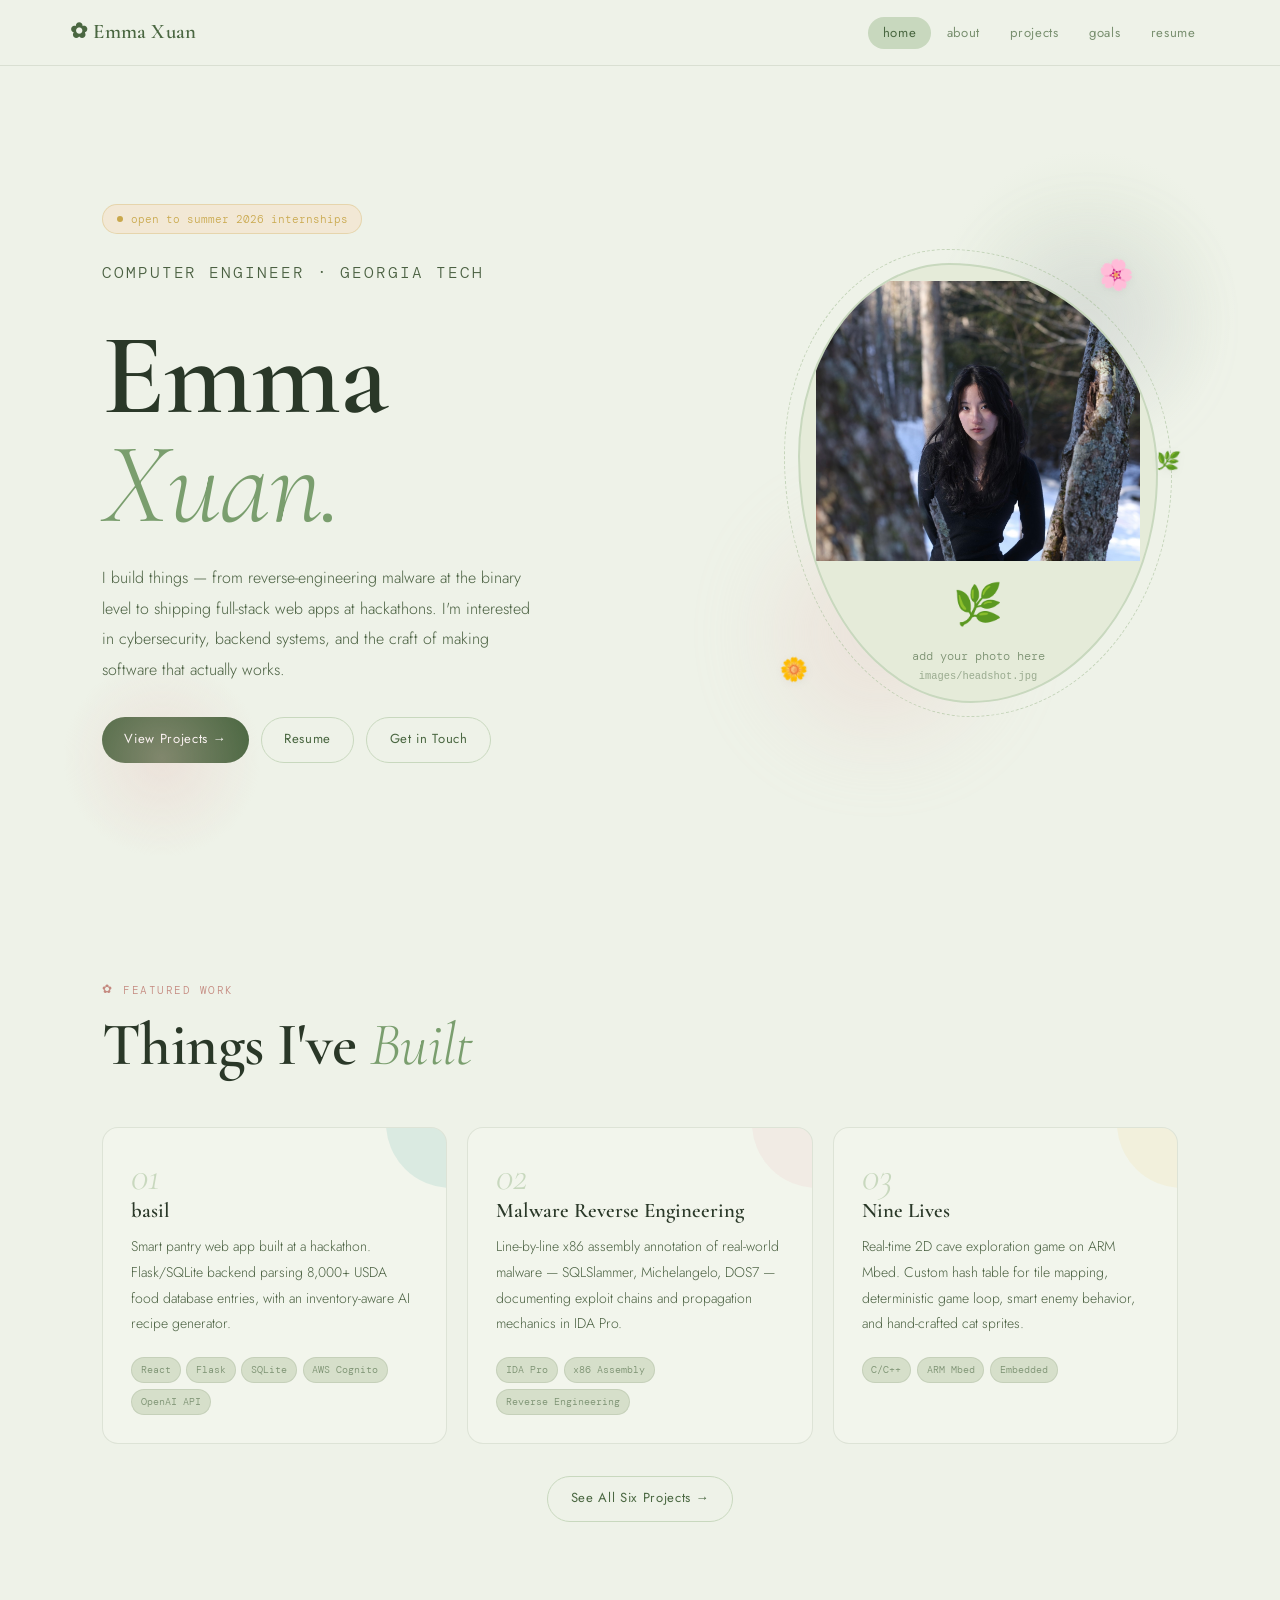
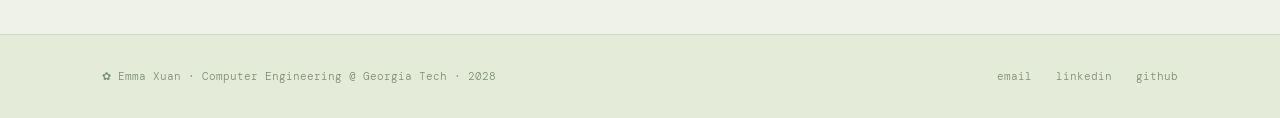
==== index.html @ a1888ab9 "photos" ====
<!DOCTYPE html>
<html lang="en">
<head>
  <meta charset="UTF-8">
  <meta name="viewport" content="width=device-width, initial-scale=1.0">
  <title>Emma Xuan Portfolio</title>
  <link rel="stylesheet" href="css/style.css">
</head>
<body>

<nav>
  <div class="nav-inner">
    <a href="index.html" class="nav-logo">✿ Emma Xuan</a>
    <ul class="nav-links">
      <li><a href="index.html">home</a></li>
      <li><a href="about.html">about</a></li>
      <li><a href="projects.html">projects</a></li>
      <li><a href="goals.html">goals</a></li>
      <li><a href="resume.html">resume</a></li>
    </ul>
  </div>
</nav>

<div class="container">
  <div class="hero">
    <div class="hero-text">
      <div class="status-badge">
        <span class="status-dot"></span>
        open to summer 2026 internships
      </div>
      <p class="hero-tagline">Computer Engineer · Georgia Tech</p>
      <h1>Emma<br><em>Xuan.</em></h1>
      <p>
        I build things — from reverse-engineering malware at the binary level to shipping
        full-stack web apps at hackathons. I'm interested in cybersecurity, backend systems,
        and the craft of making software that actually works.
      </p>
      <div class="hero-cta">
        <a href="projects.html" class="btn btn-primary">View Projects →</a>
        <a href="resume.html" class="btn btn-outline">Resume</a>
        <a href="mailto:exuan7@gatech.edu" class="btn btn-outline">Get in Touch</a>
      </div>
    </div>

    <div class="hero-visual">
      <div class="photo-frame">
        <div class="bg-blob"></div>
        <div class="bg-blob-2"></div>
        <div class="frame-img">
          <img src="images/headshot.jpg" alt="Emma Xuan">
          <span style="font-size:2.5rem">🌿</span>
          <span style="font-size:0.75rem; line-height:1.6">add your photo here<br><code style="font-size:0.65rem; opacity:0.7">images/headshot.jpg</code></span>
        </div>
        <div class="frame-ring"></div>
        <span class="frame-flower ff-1">🌸</span>
        <span class="frame-flower ff-2">🌼</span>
        <span class="frame-flower ff-3">🌿</span>
      </div>
    </div>
  </div>
</div>



<!-- FEATURED PROJECTS -->
<div class="container">
  <section>
    <div class="section-header reveal">
      <p class="label">Featured Work</p>
      <h2>Things I've <em>Built</em></h2>
    </div>

    <div class="projects-preview-grid">
      <div class="project-card reveal" style="--card-bloom: var(--dusty-teal);">
        <div class="project-num">01</div>
        <h3 class="project-title">basil</h3>
        <p class="project-desc">
          Smart pantry web app built at a hackathon. Flask/SQLite backend parsing 8,000+ USDA
          food database entries, with an inventory-aware AI recipe generator.
        </p>
        <div class="tags">
          <span class="tag">React</span>
          <span class="tag">Flask</span>
          <span class="tag">SQLite</span>
          <span class="tag">AWS Cognito</span>
          <span class="tag">OpenAI API</span>
        </div>
      </div>

      <div class="project-card reveal reveal-delay-1" style="--card-bloom: var(--blush);">
        <div class="project-num">02</div>
        <h3 class="project-title">Malware Reverse Engineering</h3>
        <p class="project-desc">
          Line-by-line x86 assembly annotation of real-world malware — SQLSlammer,
          Michelangelo, DOS7 — documenting exploit chains and propagation mechanics in IDA Pro.
        </p>
        <div class="tags">
          <span class="tag">IDA Pro</span>
          <span class="tag">x86 Assembly</span>
          <span class="tag">Reverse Engineering</span>
        </div>
      </div>

      <div class="project-card reveal reveal-delay-2" style="--card-bloom: var(--butter);">
        <div class="project-num">03</div>
        <h3 class="project-title">Nine Lives</h3>
        <p class="project-desc">
          Real-time 2D cave exploration game on ARM Mbed. Custom hash table for tile mapping,
          deterministic game loop, smart enemy behavior, and hand-crafted cat sprites.
        </p>
        <div class="tags">
          <span class="tag">C/C++</span>
          <span class="tag">ARM Mbed</span>
          <span class="tag">Embedded</span>
        </div>
      </div>
    </div>

    <div style="margin-top:2rem; text-align:center;" class="reveal">
      <a href="projects.html" class="btn btn-outline">See All Six Projects →</a>
    </div>
  </section>
</div>

<footer>
  <div class="footer-inner">
    <p class="footer-copy">✿ Emma Xuan · Computer Engineering @ Georgia Tech · 2028</p>
    <div class="footer-links">
      <a href="mailto:exuan7@gatech.edu">email</a>
      <a href="https://linkedin.com/in/YOUR_LINKEDIN" target="_blank">linkedin</a>
      <a href="https://github.com/YOUR_GITHUB" target="_blank">github</a>
    </div>
  </div>
</footer>

<script src="js/main.js"></script>
</body>
</html>
---- css/style.css ----
@import url('https://fonts.googleapis.com/css2?family=Cormorant+Garamond:ital,wght@0,300;0,400;0,600;0,700;1,300;1,400;1,600&family=Jost:wght@300;400;500&family=DM+Mono:ital,wght@0,400;0,500;1,400&display=swap');

/* ============================================
   EMMA XUAN — PORTFOLIO
   Theme: Sage & Bloom
   ============================================ */

:root {
  --bg:           #EEF2E8;
  --bg-soft:      #E5EBD9;
  --bg-card:      #F2F5EC;
  --bg-white:     #FAFBF7;
  --bg-deep:      #D6DFCA;

  --sage-dark:    #4A6741;
  --sage-mid:     #7A9E6E;
  --sage-light:   #A8C09A;
  --sage-mist:    #C8D8BE;

  --blush:        #E8C4C0;
  --blush-deep:   #C4897F;
  --lavender:     #C4BBDB;
  --lavender-mid: #9B8FC2;
  --cream:        #F2E8D5;
  --butter:       #EDD99A;
  --butter-deep:  #C9A84C;
  --dusty-teal:   #7BBFB5;

  --text:         #2A3828;
  --text-mid:     #4A6041;
  --text-muted:   #7A9070;
  --border:       rgba(90, 115, 80, 0.14);

  --font-display: 'Cormorant Garamond', Georgia, serif;
  --font-body:    'Jost', sans-serif;
  --font-mono:    'DM Mono', monospace;

  --nav-h: 66px;
  --max-w: 1140px;
  --r: 16px;
}

*, *::before, *::after { margin: 0; padding: 0; box-sizing: border-box; }
html { scroll-behavior: smooth; }

body {
  background: var(--bg);
  color: var(--text);
  font-family: var(--font-body);
  font-weight: 300;
  font-size: 16px;
  line-height: 1.75;
  -webkit-font-smoothing: antialiased;
}

/* ─── NAV ─────────────────────────────────── */
nav {
  position: sticky; top: 0; z-index: 200;
  background: rgba(238, 242, 232, 0.9);
  backdrop-filter: blur(16px);
  -webkit-backdrop-filter: blur(16px);
  border-bottom: 1px solid var(--border);
  height: var(--nav-h);
  display: flex; align-items: center;
  padding: 0 2rem;
}
.nav-inner {
  max-width: var(--max-w); width: 100%; margin: 0 auto;
  display: flex; align-items: center; justify-content: space-between;
}
.nav-logo {
  font-family: var(--font-display); font-weight: 600; font-size: 1.3rem;
  color: var(--sage-dark); text-decoration: none; letter-spacing: 0.01em;
  display: flex; align-items: center; gap: 0.4rem;
}
.nav-links { display: flex; gap: 0.1rem; list-style: none; }
.nav-links a {
  font-family: var(--font-body); font-weight: 400; font-size: 0.82rem;
  color: var(--text-muted); text-decoration: none; letter-spacing: 0.05em;
  padding: 0.4rem 0.9rem; border-radius: 100px; transition: all 0.2s;
}
.nav-links a:hover { color: var(--sage-dark); background: var(--bg-soft); }
.nav-links a.active { color: var(--sage-dark); background: var(--sage-mist); }

/* ─── LAYOUT ──────────────────────────────── */
.container { max-width: var(--max-w); margin: 0 auto; padding: 0 2rem; position: relative; z-index: 1; }
section { padding: 5rem 0; }

/* ─── LABELS ──────────────────────────────── */
.label {
  font-family: var(--font-mono); font-size: 0.68rem;
  color: var(--blush-deep); text-transform: uppercase; letter-spacing: 0.14em;
  margin-bottom: 0.75rem; display: flex; align-items: center; gap: 0.6rem;
}
.label::before { content: '✿'; font-size: 0.72rem; }

/* ─── SECTION HEADER ─────────────────────── */
.section-header { margin-bottom: 3rem; }
.section-header h2 {
  font-family: var(--font-display); font-weight: 600;
  font-size: clamp(2.5rem, 5vw, 3.8rem);
  letter-spacing: -0.01em; line-height: 1.1; color: var(--text);
}
.section-header h2 em { font-style: italic; color: var(--sage-mid); font-weight: 300; }

/* ─── BUTTONS ─────────────────────────────── */
.btn {
  display: inline-flex; align-items: center; gap: 0.45rem;
  padding: 0.65rem 1.4rem; border-radius: 100px;
  font-family: var(--font-body); font-weight: 400; font-size: 0.82rem;
  letter-spacing: 0.05em; text-decoration: none;
  transition: all 0.2s; cursor: pointer; border: none;
}
.btn-primary { background: var(--sage-dark); color: #fff; }
.btn-primary:hover { background: var(--sage-mid); transform: translateY(-2px); box-shadow: 0 8px 24px rgba(74,103,65,0.25); }
.btn-outline { background: transparent; color: var(--sage-dark); border: 1.5px solid var(--sage-mist); }
.btn-outline:hover { border-color: var(--sage-mid); background: var(--bg-soft); }
.btn-blush { background: var(--blush); color: var(--text); border: 1px solid rgba(196,137,127,0.3); }
.btn-blush:hover { background: var(--blush-deep); color: #fff; transform: translateY(-2px); }

/* ─── STATUS BADGE ────────────────────────── */
.status-badge {
  display: inline-flex; align-items: center; gap: 0.5rem;
  background: var(--cream); color: var(--butter-deep);
  border: 1px solid rgba(201,168,76,0.3);
  padding: 0.28rem 0.85rem; border-radius: 100px;
  font-family: var(--font-mono); font-size: 0.68rem;
  margin-bottom: 1.5rem;
}
.status-dot {
  width: 6px; height: 6px; border-radius: 50%; background: var(--butter-deep);
  animation: blink 2.5s ease-in-out infinite;
}
@keyframes blink { 0%,100%{opacity:1} 50%{opacity:0.3} }

/* ─── HERO ────────────────────────────────── */
.hero {
  min-height: calc(100vh - var(--nav-h));
  display: grid; grid-template-columns: 1fr 400px;
  gap: 4rem; align-items: center; padding: 4rem 0;
  position: relative;
}
/* Floating botanical decorations behind hero */
.hero::before {
  content: '';
  position: absolute; top: 10%; right: -60px; width: 300px; height: 300px;
  border-radius: 50%;
  background: radial-gradient(circle, rgba(200,216,190,0.4) 0%, transparent 70%);
  pointer-events: none;
}
.hero::after {
  content: '';
  position: absolute; bottom: 5%; left: -40px; width: 200px; height: 200px;
  border-radius: 50%;
  background: radial-gradient(circle, rgba(232,196,192,0.35) 0%, transparent 70%);
  pointer-events: none;
}
.hero-text h1 {
  font-family: var(--font-display); font-weight: 600;
  font-size: clamp(4rem, 9vw, 7.5rem);
  line-height: 0.95; letter-spacing: -0.01em; color: var(--text);
  margin-bottom: 1.5rem; animation: fadeUp 0.7s 0.1s both;
}
.hero-text h1 em { font-style: italic; color: var(--sage-mid); font-weight: 300; }
.hero-tagline {
  font-family: var(--font-mono); font-size: 0.72rem;
  color: var(--text-muted); letter-spacing: 0.12em; text-transform: uppercase;
  margin-bottom: 1rem; animation: fadeUp 0.7s 0.2s both;
}
.hero-text p {
  font-size: 1rem; color: var(--text-mid); max-width: 440px;
  margin-bottom: 2rem; line-height: 1.9; font-weight: 300;
  animation: fadeUp 0.7s 0.3s both;
}
.hero-cta { display: flex; gap: 0.75rem; flex-wrap: wrap; animation: fadeUp 0.7s 0.4s both; }
.hero-visual { display: flex; justify-content: center; align-items: center; animation: fadeUp 0.7s 0.15s both; }

/* Organic photo frame */
.photo-frame { position: relative; width: 360px; height: 440px; }
.frame-img {
  width: 100%; height: 100%;
  border-radius: 42% 58% 52% 48% / 44% 48% 52% 56%;
  overflow: hidden; position: relative; z-index: 2;
  background: var(--bg-soft); border: 2px solid var(--sage-mist);
  display: flex; flex-direction: column; align-items: center; justify-content: center;
  gap: 0.5rem; color: var(--text-muted); font-family: var(--font-mono); font-size: 0.75rem;
  text-align: center; padding: 1rem;
}
.frame-img img { width: 100%; height: 100%; object-fit: cover; display: block; }
.frame-ring {
  position: absolute; inset: -14px;
  border-radius: 42% 58% 52% 48% / 44% 48% 52% 56%;
  border: 1.5px dashed var(--sage-light); z-index: 1; opacity: 0.6;
}
.frame-flower { position: absolute; font-size: 1.8rem; z-index: 3; filter: drop-shadow(0 2px 4px rgba(0,0,0,0.05)); }
.ff-1 { top: -14px; right: 24px; transform: rotate(15deg); }
.ff-2 { bottom: 14px; left: -18px; transform: rotate(-20deg); font-size: 1.4rem; }
.ff-3 { top: 45%; right: -22px; transform: translateY(-50%) rotate(8deg); font-size: 1.2rem; }
.bg-blob {
  position: absolute; border-radius: 50%; z-index: 0;
  width: 200px; height: 200px; bottom: -30px; left: -20px;
  background: var(--blush); opacity: 0.3; filter: blur(45px);
}
.bg-blob-2 {
  position: absolute; border-radius: 50%; z-index: 0;
  width: 160px; height: 160px; top: -20px; right: -10px;
  background: var(--lavender); opacity: 0.22; filter: blur(40px);
}

/* ─── STATS ───────────────────────────────── */
.stats-strip { border-top: 1px solid var(--border); border-bottom: 1px solid var(--border); background: var(--bg-card); }
.stats-grid { display: grid; grid-template-columns: repeat(4,1fr); }
.stat-cell { padding: 2rem; text-align: center; border-right: 1px solid var(--border); }
.stat-cell:last-child { border-right: none; }
.stat-n {
  font-family: var(--font-display); font-weight: 600;
  font-size: 3rem; line-height: 1; letter-spacing: -0.02em;
  color: var(--sage-dark); margin-bottom: 0.35rem;
}
.stat-n em { font-style: italic; color: var(--blush-deep); font-weight: 300; }
.stat-l { font-family: var(--font-mono); font-size: 0.66rem; color: var(--text-muted); text-transform: uppercase; letter-spacing: 0.1em; }

/* ─── PROJECT CARDS ───────────────────────── */
.projects-preview-grid { display: grid; grid-template-columns: repeat(3,1fr); gap: 1.25rem; }

.project-card {
  background: var(--bg-card); border: 1px solid var(--border);
  border-radius: var(--r); padding: 1.75rem;
  transition: all 0.3s; position: relative; overflow: hidden;
}
.project-card::before {
  content: '';
  position: absolute; top: -70px; right: -70px;
  width: 130px; height: 130px; border-radius: 50%;
  background: var(--card-bloom, var(--sage-mist));
  opacity: 0.2; transition: all 0.4s;
}
.project-card:hover { transform: translateY(-5px); box-shadow: 0 16px 48px rgba(74,103,65,0.1); border-color: var(--sage-mist); }
.project-card:hover::before { transform: scale(1.6); opacity: 0.3; }
.project-num { font-family: var(--font-display); font-weight: 300; font-style: italic; font-size: 2.5rem; color: var(--sage-mist); line-height: 1; margin-bottom: 0.2rem; }
.project-title { font-family: var(--font-display); font-weight: 600; font-size: 1.3rem; color: var(--text); margin-bottom: 0.6rem; line-height: 1.2; }
.project-desc { font-size: 0.875rem; color: var(--text-mid); line-height: 1.85; margin-bottom: 1.25rem; font-weight: 300; }
.tags { display: flex; flex-wrap: wrap; gap: 0.35rem; }
.tag { font-family: var(--font-mono); font-size: 0.65rem; padding: 0.18rem 0.55rem; border-radius: 100px; background: var(--bg-deep); color: var(--text-muted); border: 1px solid var(--border); }

/* ─── FULL PROJECT CARDS ──────────────────── */
.projects-full-grid { display: grid; grid-template-columns: repeat(2,1fr); gap: 1.5rem; }
.project-full-card {
  background: var(--bg-card); border: 1px solid var(--border);
  border-radius: var(--r); overflow: hidden; transition: all 0.3s;
}
.project-full-card:hover { transform: translateY(-4px); box-shadow: 0 16px 40px rgba(74,103,65,0.1); border-color: var(--sage-mist); }
.pfc-bloom-bar { height: 3px; background: var(--card-color, var(--sage-mist)); }
.pfc-header { padding: 1.75rem 1.75rem 1rem; display: flex; align-items: flex-start; justify-content: space-between; gap: 1rem; }
.pfc-number { font-family: var(--font-display); font-weight: 300; font-style: italic; font-size: 2.2rem; color: var(--sage-mist); line-height: 1; }
.pfc-title { font-family: var(--font-display); font-weight: 600; font-size: 1.25rem; color: var(--text); line-height: 1.2; }
.pfc-subtitle { font-size: 0.8rem; color: var(--text-muted); font-style: italic; margin-top: 0.1rem; }
.pfc-date { font-family: var(--font-mono); font-size: 0.68rem; color: var(--text-muted); white-space: nowrap; }
.pfc-body { padding: 0.5rem 1.75rem 1.75rem; }
.pfc-desc { font-size: 0.88rem; color: var(--text-mid); line-height: 1.9; margin-bottom: 1rem; font-weight: 300; }
.pfc-bullets { list-style: none; margin-bottom: 1rem; }
.pfc-bullets li { font-size: 0.83rem; color: var(--text-mid); padding-left: 1.2rem; position: relative; line-height: 1.75; margin-bottom: 0.35rem; font-weight: 300; }
.pfc-bullets li::before { content: '✿'; position: absolute; left: 0; color: var(--card-color, var(--sage-light)); font-size: 0.58rem; top: 0.38rem; }

/* ─── ABOUT PAGE ──────────────────────────── */
.about-layout { display: grid; grid-template-columns: 300px 1fr; gap: 5rem; padding: 5rem 0; align-items: start; }
.about-sticky { position: sticky; top: calc(var(--nav-h) + 2rem); }
.about-photo-frame {
  width: 100%; aspect-ratio: 3/4;
  border-radius: 50% 50% 46% 54% / 40% 40% 60% 60%;
  overflow: hidden; background: var(--bg-soft);
  border: 2px solid var(--sage-mist); margin-bottom: 1.5rem;
  display: flex; flex-direction: column; align-items: center; justify-content: center;
  gap: 0.5rem; color: var(--text-muted); font-family: var(--font-mono); font-size: 0.72rem; text-align: center; padding: 1rem;
}
.about-photo-frame img { width: 100%; height: 100%; object-fit: cover; display: block; }
.about-quick-info { list-style: none; display: flex; flex-direction: column; gap: 0.8rem; }
.about-quick-info li { display: flex; align-items: flex-start; gap: 0.7rem; font-size: 0.85rem; color: var(--text-mid); font-weight: 300; }
.qi-icon { font-size: 0.9rem; flex-shrink: 0; margin-top: 0.15rem; }

.about-headline { font-family: var(--font-display); font-weight: 300; font-size: clamp(3rem, 5vw, 5rem); letter-spacing: -0.01em; line-height: 1.05; color: var(--text); margin-bottom: 2.5rem; }
.about-headline em { font-style: italic; color: var(--sage-mid); }
.about-headline strong { font-weight: 600; }
.about-block { margin-bottom: 2.5rem; }
.about-block-label { font-family: var(--font-mono); font-size: 0.68rem; text-transform: uppercase; letter-spacing: 0.12em; color: var(--blush-deep); margin-bottom: 0.6rem; display: flex; align-items: center; gap: 0.5rem; }
.about-block-label::before { content: '✾'; font-size: 0.7rem; }
.about-block p { font-size: 0.95rem; color: var(--text-mid); line-height: 1.95; font-weight: 300; }
.about-block p+p { margin-top: 0.85rem; }

.skills-cloud { display: flex; flex-wrap: wrap; gap: 0.5rem; margin-top: 0.75rem; }
.chip { font-family: var(--font-mono); font-size: 0.72rem; padding: 0.28rem 0.75rem; border-radius: 100px; border: 1px solid var(--border); background: var(--bg-card); color: var(--text-mid); transition: all 0.2s; cursor: default; }
.chip:hover { background: var(--sage-dark); color: #fff; border-color: var(--sage-dark); }
.chip.c-sage  { background: rgba(168,192,154,0.2); border-color: rgba(168,192,154,0.5); color: var(--sage-dark); }
.chip.c-blush { background: rgba(232,196,192,0.2); border-color: rgba(196,137,127,0.3); color: var(--blush-deep); }
.chip.c-lav   { background: rgba(196,187,219,0.2); border-color: rgba(155,143,194,0.3); color: var(--lavender-mid); }
.chip.c-butter{ background: rgba(237,217,154,0.18); border-color: rgba(201,168,76,0.3); color: var(--butter-deep); }

/* ─── GOALS / TIMELINE ────────────────────── */
.goals-layout { display: grid; grid-template-columns: 1fr 380px; gap: 5rem; padding: 5rem 0; align-items: start; }
.goals-sidebar { position: sticky; top: calc(var(--nav-h) + 2rem); }
.timeline { position: relative; padding-left: 2.5rem; margin-top: 2rem; }
.timeline::before { content: ''; position: absolute; left: 5px; top: 14px; bottom: 0; width: 1.5px; background: linear-gradient(to bottom, var(--blush-deep), var(--sage-mid), var(--lavender-mid), var(--butter-deep)); }
.tl-item { position: relative; margin-bottom: 3rem; }
.tl-dot { position: absolute; left: -2.35rem; top: 8px; width: 13px; height: 13px; border-radius: 50%; background: var(--dot-color, var(--blush)); border: 2px solid var(--bg); box-shadow: 0 0 0 3px var(--dot-glow, rgba(232,196,192,0.4)); }
.tl-date { font-family: var(--font-mono); font-size: 0.68rem; color: var(--text-muted); text-transform: uppercase; letter-spacing: 0.08em; margin-bottom: 0.3rem; }
.tl-title { font-family: var(--font-display); font-weight: 600; font-size: 1.3rem; color: var(--text); margin-bottom: 0.5rem; line-height: 1.2; }
.tl-body { font-size: 0.875rem; color: var(--text-mid); line-height: 1.85; font-weight: 300; }
.tl-body ul { margin: 0.5rem 0 0 1.2rem; }
.tl-body li { margin-bottom: 0.3rem; }
.goals-sidebar-card { background: var(--bg-card); border: 1px solid var(--border); border-radius: var(--r); padding: 1.5rem; margin-bottom: 1rem; }
.gsc-title { font-family: var(--font-display); font-weight: 600; font-size: 1rem; color: var(--text); margin-bottom: 0.9rem; }
.gsc-list { list-style: none; display: flex; flex-direction: column; gap: 0.5rem; }
.gsc-list li { font-size: 0.83rem; color: var(--text-mid); display: flex; align-items: flex-start; gap: 0.6rem; line-height: 1.6; font-weight: 300; }
.gsc-list li::before { content: '✿'; color: var(--sage-light); font-size: 0.6rem; flex-shrink: 0; margin-top: 0.35rem; }

/* ─── RESUME PAGE ─────────────────────────── */
.resume-layout { padding: 4rem 0; }
.resume-top { display: flex; justify-content: space-between; align-items: center; margin-bottom: 2.5rem; flex-wrap: wrap; gap: 1rem; }
.resume-tabs-row { display: flex; gap: 0.3rem; background: var(--bg-soft); padding: 4px; border-radius: 100px; border: 1px solid var(--border); }
.rtab { font-family: var(--font-body); font-size: 0.8rem; font-weight: 400; padding: 0.42rem 1.1rem; border-radius: 100px; cursor: pointer; border: none; background: transparent; color: var(--text-muted); transition: all 0.2s; letter-spacing: 0.04em; }
.rtab.active { background: var(--sage-dark); color: #fff; }
.resume-pane { display: none; }
.resume-pane.active { display: block; }
.r-section { margin-bottom: 2.5rem; }
.r-section-title { font-family: var(--font-mono); font-size: 0.65rem; text-transform: uppercase; letter-spacing: 0.14em; color: var(--text-muted); border-bottom: 1px solid var(--border); padding-bottom: 0.5rem; margin-bottom: 1.1rem; display: flex; align-items: center; gap: 0.5rem; }
.r-section-title::before { content: '✿'; color: var(--sage-light); font-size: 0.65rem; }
.r-entry { margin-bottom: 1.4rem; }
.r-entry-top { display: flex; justify-content: space-between; align-items: baseline; gap: 1rem; margin-bottom: 0.15rem; }
.r-entry-title { font-family: var(--font-display); font-weight: 600; font-size: 1rem; color: var(--text); }
.r-entry-date { font-family: var(--font-mono); font-size: 0.68rem; color: var(--text-muted); white-space: nowrap; }
.r-entry-sub { font-size: 0.82rem; color: var(--text-muted); font-style: italic; margin-bottom: 0.5rem; }
.r-bullets { list-style: none; }
.r-bullets li { font-size: 0.86rem; color: var(--text-mid); padding-left: 1.2rem; position: relative; margin-bottom: 0.3rem; line-height: 1.7; font-weight: 300; }
.r-bullets li::before { content: '✿'; position: absolute; left: 0; color: var(--sage-light); font-size: 0.58rem; top: 0.38rem; }
.r-skills-line { font-size: 0.86rem; color: var(--text-mid); line-height: 1.7; margin-bottom: 0.35rem; font-weight: 300; }
.r-skills-line strong { color: var(--text); font-weight: 500; }
.r-download-bar { display: flex; gap: 0.75rem; flex-wrap: wrap; margin-bottom: 2rem; padding: 1.2rem 1.5rem; background: var(--cream); border-radius: var(--r); align-items: center; border: 1px solid rgba(201,168,76,0.2); }
.r-download-bar p { font-size: 0.85rem; color: var(--text-mid); flex: 1; font-weight: 300; }

/* ─── PAGE HERO ───────────────────────────── */
.page-hero { padding: 4rem 0 3rem; border-bottom: 1px solid var(--border); margin-bottom: 0; }
.page-title { font-family: var(--font-display); font-weight: 300; font-size: clamp(3.5rem, 8vw, 6.5rem); letter-spacing: -0.01em; line-height: 0.95; color: var(--text); }
.page-title em { font-style: italic; color: var(--sage-mid); }

/* ─── FOOTER ──────────────────────────────── */
footer { border-top: 1px solid var(--border); padding: 2rem 0; margin-top: 2rem; background: var(--bg-soft); }
.footer-inner { max-width: var(--max-w); margin: 0 auto; padding: 0 2rem; display: flex; justify-content: space-between; align-items: center; flex-wrap: wrap; gap: 1rem; }
.footer-copy { font-family: var(--font-mono); font-size: 0.7rem; color: var(--text-muted); }
.footer-links { display: flex; gap: 1.5rem; }
.footer-links a { font-family: var(--font-mono); font-size: 0.7rem; color: var(--text-muted); text-decoration: none; transition: color 0.2s; }
.footer-links a:hover { color: var(--sage-dark); }

/* ─── ANIMATIONS ──────────────────────────── */
@keyframes fadeUp { from { opacity: 0; transform: translateY(20px); } to { opacity: 1; transform: none; } }
.reveal { opacity: 0; transform: translateY(20px); transition: opacity 0.65s ease, transform 0.65s ease; }
.reveal.visible { opacity: 1; transform: none; }
.reveal-delay-1 { transition-delay: 0.1s; }
.reveal-delay-2 { transition-delay: 0.2s; }
.reveal-delay-3 { transition-delay: 0.3s; }

/* ─── RESPONSIVE ──────────────────────────── */
@media (max-width: 900px) {
  .hero { grid-template-columns: 1fr; text-align: center; min-height: auto; padding: 3rem 0; }
  .hero-cta { justify-content: center; }
  .hero-visual { order: -1; }
  .photo-frame { width: 240px; height: 300px; }
  .stats-grid { grid-template-columns: repeat(2,1fr); }
  .stat-cell { border-right: none; border-bottom: 1px solid var(--border); }
  .stat-cell:nth-child(odd) { border-right: 1px solid var(--border); }
  .stat-cell:nth-child(3), .stat-cell:nth-child(4) { border-bottom: none; }
  .about-layout { grid-template-columns: 1fr; gap: 2.5rem; }
  .about-sticky { position: static; }
  .about-photo-frame { max-width: 240px; margin: 0 auto 1.5rem; }
  .goals-layout { grid-template-columns: 1fr; }
  .goals-sidebar { position: static; }
  .projects-preview-grid { grid-template-columns: 1fr; }
  .projects-full-grid { grid-template-columns: 1fr; }
}
@media (max-width: 600px) {
  nav { padding: 0 1rem; }
  .container { padding: 0 1rem; }
  .stats-grid { grid-template-columns: 1fr 1fr; }
}
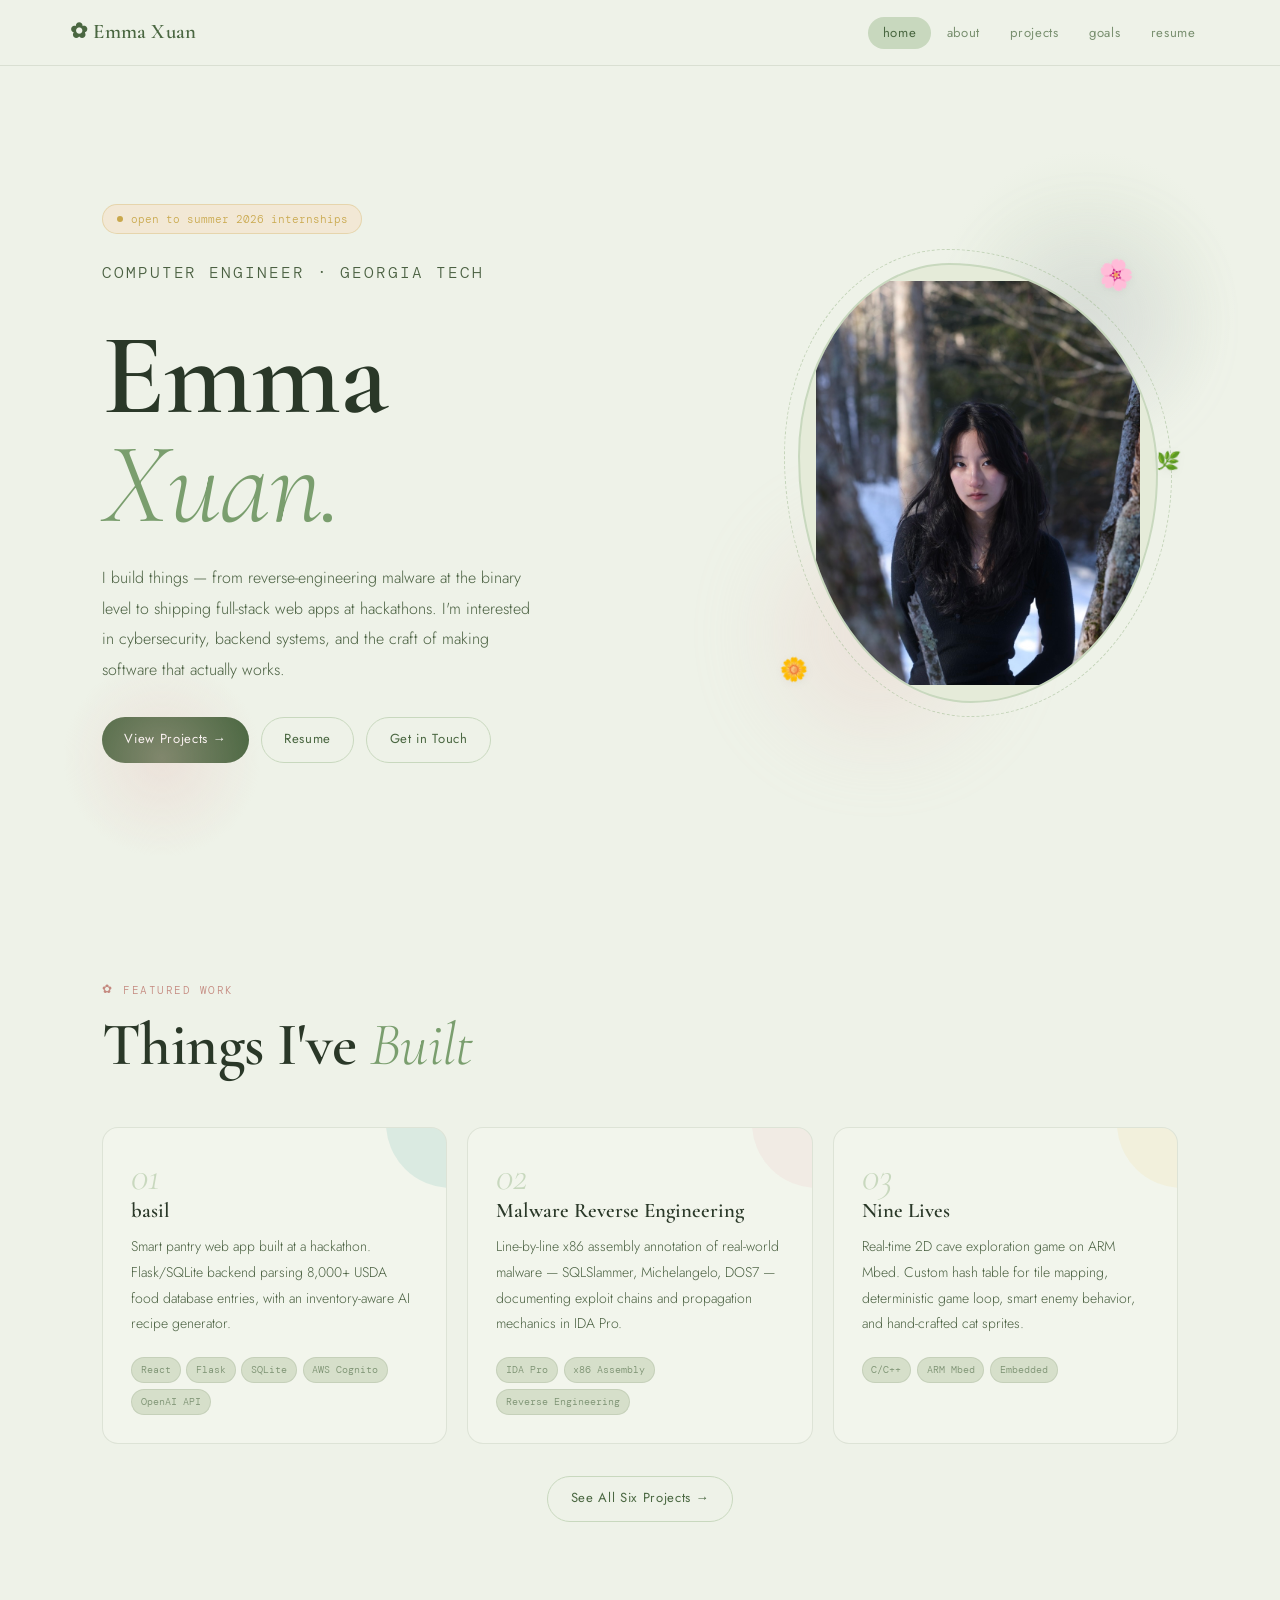
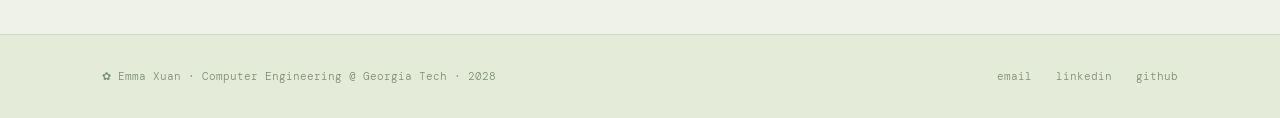
==== commit 98b18421: "small picture fix" ====
--- a/index.html
+++ b/index.html
@@ -48,8 +48,8 @@
         <div class="bg-blob-2"></div>
         <div class="frame-img">
           <img src="images/headshot.jpg" alt="Emma Xuan">
-          <span style="font-size:2.5rem">🌿</span>
-          <span style="font-size:0.75rem; line-height:1.6">add your photo here<br><code style="font-size:0.65rem; opacity:0.7">images/headshot.jpg</code></span>
+          <!--<span style="font-size:2.5rem">🌿</span>
+          <span style="font-size:0.75rem; line-height:1.6">add your photo here<br><code style="font-size:0.65rem; opacity:0.7">images/headshot.jpg</code></span>-->
         </div>
         <div class="frame-ring"></div>
         <span class="frame-flower ff-1">🌸</span>
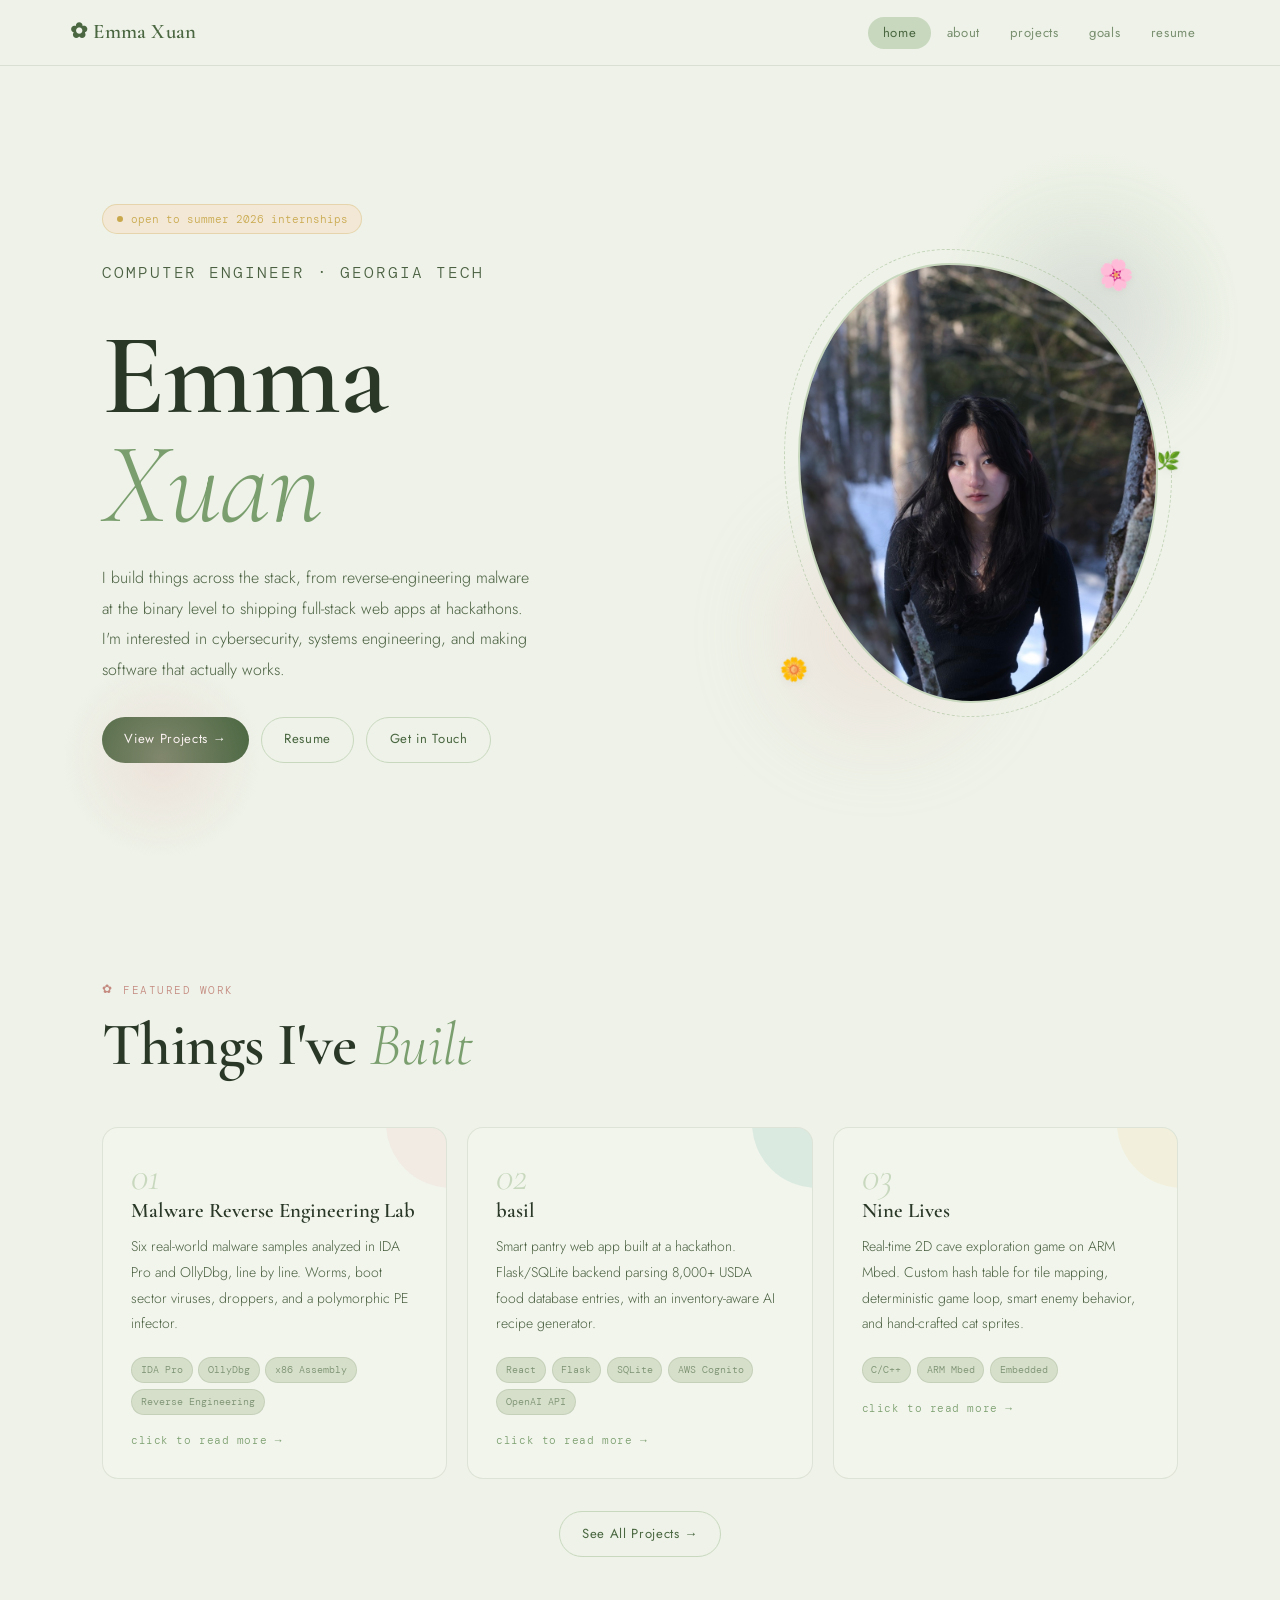
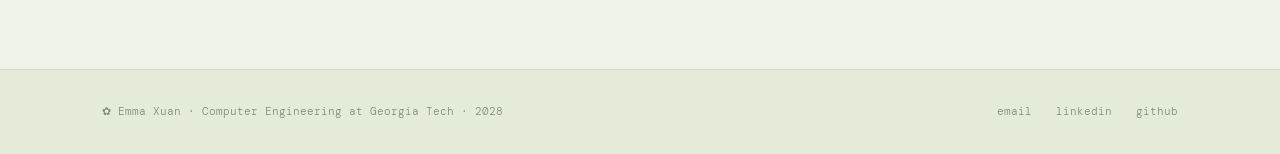
==== commit 60cf0745: "updated with discovery project" ====
--- a/index.html
+++ b/index.html
@@ -4,6 +4,7 @@
   <meta charset="UTF-8">
   <meta name="viewport" content="width=device-width, initial-scale=1.0">
   <title>Emma Xuan Portfolio</title>
+  <link rel="icon" type="image/png" href="favicon.png">
   <link rel="stylesheet" href="css/style.css">
 </head>
 <body>
@@ -29,11 +30,11 @@
         open to summer 2026 internships
       </div>
       <p class="hero-tagline">Computer Engineer · Georgia Tech</p>
-      <h1>Emma<br><em>Xuan.</em></h1>
+      <h1>Emma<br><em>Xuan</em></h1>
       <p>
-        I build things — from reverse-engineering malware at the binary level to shipping
-        full-stack web apps at hackathons. I'm interested in cybersecurity, backend systems,
-        and the craft of making software that actually works.
+        I build things across the stack, from reverse-engineering malware at the binary level
+        to shipping full-stack web apps at hackathons. I'm interested in cybersecurity,
+        systems engineering, and making software that actually works.
       </p>
       <div class="hero-cta">
         <a href="projects.html" class="btn btn-primary">View Projects →</a>
@@ -48,8 +49,6 @@
         <div class="bg-blob-2"></div>
         <div class="frame-img">
           <img src="images/headshot.jpg" alt="Emma Xuan">
-          <!--<span style="font-size:2.5rem">🌿</span>
-          <span style="font-size:0.75rem; line-height:1.6">add your photo here<br><code style="font-size:0.65rem; opacity:0.7">images/headshot.jpg</code></span>-->
         </div>
         <div class="frame-ring"></div>
         <span class="frame-flower ff-1">🌸</span>
@@ -60,71 +59,58 @@
   </div>
 </div>
 
-
-
-<!-- FEATURED PROJECTS -->
 <div class="container">
   <section>
     <div class="section-header reveal">
-      <p class="label">Featured Work</p>
+      <p class="label">featured work</p>
       <h2>Things I've <em>Built</em></h2>
     </div>
 
     <div class="projects-preview-grid">
-      <div class="project-card reveal" style="--card-bloom: var(--dusty-teal);">
+      <div class="project-card reveal" style="--card-bloom:var(--blush);" data-modal="malware">
         <div class="project-num">01</div>
-        <h3 class="project-title">basil</h3>
-        <p class="project-desc">
-          Smart pantry web app built at a hackathon. Flask/SQLite backend parsing 8,000+ USDA
-          food database entries, with an inventory-aware AI recipe generator.
-        </p>
+        <h3 class="project-title">Malware Reverse Engineering Lab</h3>
+        <p class="project-desc">Six real-world malware samples analyzed in IDA Pro and OllyDbg, line by line. Worms, boot sector viruses, droppers, and a polymorphic PE infector.</p>
         <div class="tags">
-          <span class="tag">React</span>
-          <span class="tag">Flask</span>
-          <span class="tag">SQLite</span>
-          <span class="tag">AWS Cognito</span>
-          <span class="tag">OpenAI API</span>
+          <span class="tag">IDA Pro</span><span class="tag">OllyDbg</span><span class="tag">x86 Assembly</span><span class="tag">Reverse Engineering</span>
         </div>
+        <p class="card-more">click to read more →</p>
       </div>
 
-      <div class="project-card reveal reveal-delay-1" style="--card-bloom: var(--blush);">
+      <div class="project-card reveal reveal-delay-1" style="--card-bloom:var(--dusty-teal);" data-modal="basil">
         <div class="project-num">02</div>
-        <h3 class="project-title">Malware Reverse Engineering</h3>
-        <p class="project-desc">
-          Line-by-line x86 assembly annotation of real-world malware — SQLSlammer,
-          Michelangelo, DOS7 — documenting exploit chains and propagation mechanics in IDA Pro.
-        </p>
+        <h3 class="project-title">basil</h3>
+        <p class="project-desc">Smart pantry web app built at a hackathon. Flask/SQLite backend parsing 8,000+ USDA food database entries, with an inventory-aware AI recipe generator.</p>
         <div class="tags">
-          <span class="tag">IDA Pro</span>
-          <span class="tag">x86 Assembly</span>
-          <span class="tag">Reverse Engineering</span>
+          <span class="tag">React</span><span class="tag">Flask</span><span class="tag">SQLite</span><span class="tag">AWS Cognito</span><span class="tag">OpenAI API</span>
         </div>
+        <p class="card-more">click to read more →</p>
       </div>
 
-      <div class="project-card reveal reveal-delay-2" style="--card-bloom: var(--butter);">
+      <div class="project-card reveal reveal-delay-2" style="--card-bloom:var(--butter);" data-modal="ninelives">
         <div class="project-num">03</div>
         <h3 class="project-title">Nine Lives</h3>
-        <p class="project-desc">
-          Real-time 2D cave exploration game on ARM Mbed. Custom hash table for tile mapping,
-          deterministic game loop, smart enemy behavior, and hand-crafted cat sprites.
-        </p>
+        <p class="project-desc">Real-time 2D cave exploration game on ARM Mbed. Custom hash table for tile mapping, deterministic game loop, smart enemy behavior, and hand-crafted cat sprites.</p>
         <div class="tags">
-          <span class="tag">C/C++</span>
-          <span class="tag">ARM Mbed</span>
-          <span class="tag">Embedded</span>
+          <span class="tag">C/C++</span><span class="tag">ARM Mbed</span><span class="tag">Embedded</span>
         </div>
+        <p class="card-more">click to read more →</p>
       </div>
     </div>
 
-    <div style="margin-top:2rem; text-align:center;" class="reveal">
-      <a href="projects.html" class="btn btn-outline">See All Six Projects →</a>
+    <div style="margin-top:2rem;text-align:center;" class="reveal">
+      <a href="projects.html" class="btn btn-outline">See All Projects →</a>
     </div>
   </section>
 </div>
 
+<div id="modal-overlay" class="modal-overlay">
+  <div id="modal-content" class="modal"></div>
+</div>
+
 <footer>
   <div class="footer-inner">
-    <p class="footer-copy">✿ Emma Xuan · Computer Engineering @ Georgia Tech · 2028</p>
+    <p class="footer-copy">✿ Emma Xuan · Computer Engineering at Georgia Tech · 2028</p>
     <div class="footer-links">
       <a href="mailto:exuan7@gatech.edu">email</a>
       <a href="https://linkedin.com/in/YOUR_LINKEDIN" target="_blank">linkedin</a>
--- a/css/style.css
+++ b/css/style.css
@@ -1,9 +1,4 @@
 @import url('https://fonts.googleapis.com/css2?family=Cormorant+Garamond:ital,wght@0,300;0,400;0,600;0,700;1,300;1,400;1,600&family=Jost:wght@300;400;500&family=DM+Mono:ital,wght@0,400;0,500;1,400&display=swap');
-
-/* ============================================
-   EMMA XUAN — PORTFOLIO
-   Theme: Sage & Bloom
-   ============================================ */
 
 :root {
   --bg:           #EEF2E8;
@@ -11,12 +6,10 @@
   --bg-card:      #F2F5EC;
   --bg-white:     #FAFBF7;
   --bg-deep:      #D6DFCA;
-
   --sage-dark:    #4A6741;
   --sage-mid:     #7A9E6E;
   --sage-light:   #A8C09A;
   --sage-mist:    #C8D8BE;
-
   --blush:        #E8C4C0;
   --blush-deep:   #C4897F;
   --lavender:     #C4BBDB;
@@ -25,359 +18,237 @@
   --butter:       #EDD99A;
   --butter-deep:  #C9A84C;
   --dusty-teal:   #7BBFB5;
-
   --text:         #2A3828;
   --text-mid:     #4A6041;
   --text-muted:   #7A9070;
-  --border:       rgba(90, 115, 80, 0.14);
-
+  --border:       rgba(90,115,80,0.14);
   --font-display: 'Cormorant Garamond', Georgia, serif;
   --font-body:    'Jost', sans-serif;
   --font-mono:    'DM Mono', monospace;
-
   --nav-h: 66px;
   --max-w: 1140px;
   --r: 16px;
 }
 
-*, *::before, *::after { margin: 0; padding: 0; box-sizing: border-box; }
-html { scroll-behavior: smooth; }
-
-body {
-  background: var(--bg);
-  color: var(--text);
-  font-family: var(--font-body);
-  font-weight: 300;
-  font-size: 16px;
-  line-height: 1.75;
-  -webkit-font-smoothing: antialiased;
+*,*::before,*::after{margin:0;padding:0;box-sizing:border-box;}
+html{scroll-behavior:smooth;}
+body{background:var(--bg);color:var(--text);font-family:var(--font-body);font-weight:300;font-size:16px;line-height:1.75;-webkit-font-smoothing:antialiased;}
+
+/* NAV */
+nav{position:sticky;top:0;z-index:200;background:rgba(238,242,232,0.9);backdrop-filter:blur(16px);-webkit-backdrop-filter:blur(16px);border-bottom:1px solid var(--border);height:var(--nav-h);display:flex;align-items:center;padding:0 2rem;}
+.nav-inner{max-width:var(--max-w);width:100%;margin:0 auto;display:flex;align-items:center;justify-content:space-between;}
+.nav-logo{font-family:var(--font-display);font-weight:600;font-size:1.3rem;color:var(--sage-dark);text-decoration:none;letter-spacing:0.01em;display:flex;align-items:center;gap:0.4rem;}
+.nav-links{display:flex;gap:0.1rem;list-style:none;}
+.nav-links a{font-family:var(--font-body);font-weight:400;font-size:0.82rem;color:var(--text-muted);text-decoration:none;letter-spacing:0.05em;padding:0.4rem 0.9rem;border-radius:100px;transition:all 0.2s;}
+.nav-links a:hover{color:var(--sage-dark);background:var(--bg-soft);}
+.nav-links a.active{color:var(--sage-dark);background:var(--sage-mist);}
+
+/* LAYOUT */
+.container{max-width:var(--max-w);margin:0 auto;padding:0 2rem;position:relative;z-index:1;}
+section{padding:5rem 0;}
+
+/* LABELS */
+.label{font-family:var(--font-mono);font-size:0.68rem;color:var(--blush-deep);text-transform:uppercase;letter-spacing:0.14em;margin-bottom:0.75rem;display:flex;align-items:center;gap:0.6rem;}
+.label::before{content:'✿';font-size:0.72rem;}
+
+/* SECTION HEADER */
+.section-header{margin-bottom:3rem;}
+.section-header h2{font-family:var(--font-display);font-weight:600;font-size:clamp(2.5rem,5vw,3.8rem);letter-spacing:-0.01em;line-height:1.1;color:var(--text);}
+.section-header h2 em{font-style:italic;color:var(--sage-mid);font-weight:300;}
+
+/* BUTTONS */
+.btn{display:inline-flex;align-items:center;gap:0.45rem;padding:0.65rem 1.4rem;border-radius:100px;font-family:var(--font-body);font-weight:400;font-size:0.82rem;letter-spacing:0.05em;text-decoration:none;transition:all 0.2s;cursor:pointer;border:none;}
+.btn-primary{background:var(--sage-dark);color:#fff;}
+.btn-primary:hover{background:var(--sage-mid);transform:translateY(-2px);box-shadow:0 8px 24px rgba(74,103,65,0.25);}
+.btn-outline{background:transparent;color:var(--sage-dark);border:1.5px solid var(--sage-mist);}
+.btn-outline:hover{border-color:var(--sage-mid);background:var(--bg-soft);}
+.btn-blush{background:var(--blush);color:var(--text);border:1px solid rgba(196,137,127,0.3);}
+.btn-blush:hover{background:var(--blush-deep);color:#fff;transform:translateY(-2px);}
+
+/* STATUS BADGE */
+.status-badge{display:inline-flex;align-items:center;gap:0.5rem;background:var(--cream);color:var(--butter-deep);border:1px solid rgba(201,168,76,0.3);padding:0.28rem 0.85rem;border-radius:100px;font-family:var(--font-mono);font-size:0.68rem;margin-bottom:1.5rem;}
+.status-dot{width:6px;height:6px;border-radius:50%;background:var(--butter-deep);animation:blink 2.5s ease-in-out infinite;}
+@keyframes blink{0%,100%{opacity:1}50%{opacity:0.3}}
+
+/* HERO */
+.hero{min-height:calc(100vh - var(--nav-h));display:grid;grid-template-columns:1fr 400px;gap:4rem;align-items:center;padding:4rem 0;position:relative;}
+.hero::before{content:'';position:absolute;top:10%;right:-60px;width:300px;height:300px;border-radius:50%;background:radial-gradient(circle,rgba(200,216,190,0.4) 0%,transparent 70%);pointer-events:none;}
+.hero::after{content:'';position:absolute;bottom:5%;left:-40px;width:200px;height:200px;border-radius:50%;background:radial-gradient(circle,rgba(232,196,192,0.35) 0%,transparent 70%);pointer-events:none;}
+.hero-text h1{font-family:var(--font-display);font-weight:600;font-size:clamp(4rem,9vw,7.5rem);line-height:0.95;letter-spacing:-0.01em;color:var(--text);margin-bottom:1.5rem;animation:fadeUp 0.7s 0.1s both;}
+.hero-text h1 em{font-style:italic;color:var(--sage-mid);font-weight:300;}
+.hero-tagline{font-family:var(--font-mono);font-size:0.72rem;color:var(--text-muted);letter-spacing:0.12em;text-transform:uppercase;margin-bottom:1rem;animation:fadeUp 0.7s 0.2s both;}
+.hero-text p{font-size:1rem;color:var(--text-mid);max-width:440px;margin-bottom:2rem;line-height:1.9;font-weight:300;animation:fadeUp 0.7s 0.3s both;}
+.hero-cta{display:flex;gap:0.75rem;flex-wrap:wrap;animation:fadeUp 0.7s 0.4s both;}
+.hero-visual{display:flex;justify-content:center;align-items:center;animation:fadeUp 0.7s 0.15s both;}
+
+/* PHOTO FRAME */
+.photo-frame{position:relative;width:360px;height:440px;}
+.frame-img{width:100%;height:100%;border-radius:42% 58% 52% 48% / 44% 48% 52% 56%;overflow:hidden;position:relative;z-index:2;background:var(--bg-soft);border:2px solid var(--sage-mist);display:flex;flex-direction:column;align-items:center;justify-content:center;gap:0.5rem;color:var(--text-muted);font-family:var(--font-mono);font-size:0.75rem;text-align:center;padding:1rem;}
+.frame-img img{position:absolute;inset:0;width:100%;height:100%;object-fit:cover;display:block;}
+.frame-ring{position:absolute;inset:-14px;border-radius:42% 58% 52% 48% / 44% 48% 52% 56%;border:1.5px dashed var(--sage-light);z-index:1;opacity:0.6;}
+.frame-flower{position:absolute;font-size:1.8rem;z-index:3;filter:drop-shadow(0 2px 4px rgba(0,0,0,0.05));}
+.ff-1{top:-14px;right:24px;transform:rotate(15deg);}
+.ff-2{bottom:14px;left:-18px;transform:rotate(-20deg);font-size:1.4rem;}
+.ff-3{top:45%;right:-22px;transform:translateY(-50%) rotate(8deg);font-size:1.2rem;}
+.bg-blob{position:absolute;border-radius:50%;z-index:0;width:200px;height:200px;bottom:-30px;left:-20px;background:var(--blush);opacity:0.3;filter:blur(45px);}
+.bg-blob-2{position:absolute;border-radius:50%;z-index:0;width:160px;height:160px;top:-20px;right:-10px;background:var(--lavender);opacity:0.22;filter:blur(40px);}
+
+/* PROJECT CARDS */
+.projects-preview-grid{display:grid;grid-template-columns:repeat(3,1fr);gap:1.25rem;}
+.project-card{background:var(--bg-card);border:1px solid var(--border);border-radius:var(--r);padding:1.75rem;transition:all 0.3s;position:relative;overflow:hidden;cursor:pointer;}
+.project-card::before{content:'';position:absolute;top:-70px;right:-70px;width:130px;height:130px;border-radius:50%;background:var(--card-bloom,var(--sage-mist));opacity:0.2;transition:all 0.4s;}
+.project-card:hover{transform:translateY(-5px);box-shadow:0 16px 48px rgba(74,103,65,0.1);border-color:var(--sage-mist);}
+.project-card:hover::before{transform:scale(1.6);opacity:0.3;}
+.project-num{font-family:var(--font-display);font-weight:300;font-style:italic;font-size:2.5rem;color:var(--sage-mist);line-height:1;margin-bottom:0.2rem;}
+.project-title{font-family:var(--font-display);font-weight:600;font-size:1.3rem;color:var(--text);margin-bottom:0.6rem;line-height:1.2;}
+.project-desc{font-size:0.875rem;color:var(--text-mid);line-height:1.85;margin-bottom:1.25rem;font-weight:300;}
+.tags{display:flex;flex-wrap:wrap;gap:0.35rem;}
+.tag{font-family:var(--font-mono);font-size:0.65rem;padding:0.18rem 0.55rem;border-radius:100px;background:var(--bg-deep);color:var(--text-muted);border:1px solid var(--border);}
+.card-more{margin-top:1rem;font-family:var(--font-mono);font-size:0.7rem;color:var(--sage-mid);letter-spacing:0.05em;}
+
+/* FULL PROJECT CARDS */
+.projects-full-grid{display:grid;grid-template-columns:repeat(2,1fr);gap:1.5rem;}
+.project-full-card{background:var(--bg-card);border:1px solid var(--border);border-radius:var(--r);overflow:hidden;transition:all 0.3s;cursor:pointer;}
+.project-full-card:hover{transform:translateY(-4px);box-shadow:0 16px 40px rgba(74,103,65,0.1);border-color:var(--sage-mist);}
+.pfc-bloom-bar{height:3px;background:var(--card-color,var(--sage-mist));}
+.pfc-header{padding:1.75rem 1.75rem 1rem;display:flex;align-items:flex-start;justify-content:space-between;gap:1rem;}
+.pfc-number{font-family:var(--font-display);font-weight:300;font-style:italic;font-size:2.2rem;color:var(--sage-mist);line-height:1;}
+.pfc-title{font-family:var(--font-display);font-weight:600;font-size:1.25rem;color:var(--text);line-height:1.2;}
+.pfc-subtitle{font-size:0.8rem;color:var(--text-muted);font-style:italic;margin-top:0.1rem;}
+.pfc-date{font-family:var(--font-mono);font-size:0.68rem;color:var(--text-muted);white-space:nowrap;}
+.pfc-body{padding:0.5rem 1.75rem 1.75rem;}
+.pfc-desc{font-size:0.88rem;color:var(--text-mid);line-height:1.9;margin-bottom:1rem;font-weight:300;}
+.pfc-bullets{list-style:none;margin-bottom:1rem;}
+.pfc-bullets li{font-size:0.83rem;color:var(--text-mid);padding-left:1.2rem;position:relative;line-height:1.75;margin-bottom:0.35rem;font-weight:300;}
+.pfc-bullets li::before{content:'✿';position:absolute;left:0;color:var(--card-color,var(--sage-light));font-size:0.58rem;top:0.38rem;}
+.pfc-more{font-family:var(--font-mono);font-size:0.7rem;color:var(--sage-mid);letter-spacing:0.05em;padding:0 1.75rem 1.25rem;}
+
+/* MODAL */
+.modal-overlay{position:fixed;inset:0;background:rgba(42,56,40,0.5);backdrop-filter:blur(6px);z-index:1000;display:flex;align-items:center;justify-content:center;padding:1.5rem;opacity:0;pointer-events:none;transition:opacity 0.25s;}
+.modal-overlay.open{opacity:1;pointer-events:all;}
+.modal{background:var(--bg-white);border-radius:20px;max-width:720px;width:100%;max-height:88vh;overflow-y:auto;position:relative;transform:translateY(20px);transition:transform 0.25s;border:1px solid var(--border);}
+.modal-overlay.open .modal{transform:none;}
+.modal-bar{height:4px;background:var(--modal-color,var(--sage-mist));border-radius:20px 20px 0 0;}
+.modal-header{padding:2rem 2rem 1rem;display:flex;justify-content:space-between;align-items:flex-start;}
+.modal-title-wrap{}
+.modal-num{font-family:var(--font-display);font-weight:300;font-style:italic;font-size:2rem;color:var(--sage-mist);line-height:1;}
+.modal-title{font-family:var(--font-display);font-weight:600;font-size:1.5rem;color:var(--text);line-height:1.2;}
+.modal-subtitle{font-size:0.82rem;color:var(--text-muted);font-style:italic;margin-top:0.2rem;}
+.modal-close{background:var(--bg-soft);border:none;width:36px;height:36px;border-radius:50%;cursor:pointer;font-size:1.1rem;color:var(--text-muted);display:flex;align-items:center;justify-content:center;transition:all 0.2s;flex-shrink:0;}
+.modal-close:hover{background:var(--sage-mist);color:var(--sage-dark);}
+.modal-body{padding:0 2rem 2rem;}
+.modal-tags{display:flex;flex-wrap:wrap;gap:0.35rem;margin-bottom:1.25rem;}
+.modal-section-label{font-family:var(--font-mono);font-size:0.68rem;text-transform:uppercase;letter-spacing:0.12em;color:var(--blush-deep);margin-bottom:0.6rem;display:flex;align-items:center;gap:0.4rem;}
+.modal-section-label::before{content:'✾';font-size:0.7rem;}
+.modal-text{font-size:0.9rem;color:var(--text-mid);line-height:1.9;margin-bottom:1.25rem;font-weight:300;}
+.modal-bullets{list-style:none;margin-bottom:1.5rem;}
+.modal-bullets li{font-size:0.875rem;color:var(--text-mid);padding-left:1.2rem;position:relative;line-height:1.75;margin-bottom:0.4rem;font-weight:300;}
+.modal-bullets li::before{content:'✿';position:absolute;left:0;color:var(--modal-color,var(--sage-light));font-size:0.58rem;top:0.38rem;}
+.modal-divider{border:none;border-top:1px solid var(--border);margin:1.25rem 0;}
+.modal-media-placeholder{background:var(--bg-soft);border:1.5px dashed var(--sage-mist);border-radius:12px;padding:2.5rem;text-align:center;margin-bottom:1.25rem;color:var(--text-muted);font-family:var(--font-mono);font-size:0.75rem;line-height:1.6;}
+.modal-video{width:100%;aspect-ratio:16/9;border-radius:12px;margin-bottom:1.25rem;border:none;}
+
+/* ABOUT PAGE */
+.page-hero{padding:4rem 0 3rem;border-bottom:1px solid var(--border);margin-bottom:0;}
+.page-title{font-family:var(--font-display);font-weight:300;font-size:clamp(2.2rem,5vw,3.8rem);letter-spacing:-0.01em;line-height:1.05;color:var(--text);}
+.page-title em{font-style:italic;color:var(--sage-mid);}
+.about-layout{display:grid;grid-template-columns:300px 1fr;gap:5rem;padding:5rem 0;align-items:start;}
+.about-sticky{position:sticky;top:calc(var(--nav-h) + 2rem);}
+.about-photo-frame{width:100%;aspect-ratio:3/4;border-radius:50% 50% 46% 54% / 40% 40% 60% 60%;overflow:hidden;background:var(--bg-soft);border:2px solid var(--sage-mist);margin-bottom:1.5rem;position:relative;display:flex;flex-direction:column;align-items:center;justify-content:center;gap:0.5rem;color:var(--text-muted);font-family:var(--font-mono);font-size:0.72rem;text-align:center;padding:1rem;}
+.about-photo-frame img{position:absolute;inset:0;width:100%;height:100%;object-fit:cover;display:block;}
+.about-quick-info{list-style:none;display:flex;flex-direction:column;gap:0.8rem;}
+.about-quick-info li{display:flex;align-items:flex-start;gap:0.7rem;font-size:0.85rem;color:var(--text-mid);font-weight:300;}
+.qi-icon{font-size:0.9rem;flex-shrink:0;margin-top:0.15rem;}
+.about-headline{font-family:var(--font-display);font-weight:300;font-size:clamp(3rem,5vw,5rem);letter-spacing:-0.01em;line-height:1.05;color:var(--text);margin-bottom:2.5rem;}
+.about-headline em{font-style:italic;color:var(--sage-mid);}
+.about-headline strong{font-weight:600;}
+.about-block{margin-bottom:2.5rem;}
+.about-block-label{font-family:var(--font-mono);font-size:0.68rem;text-transform:uppercase;letter-spacing:0.12em;color:var(--blush-deep);margin-bottom:0.6rem;display:flex;align-items:center;gap:0.5rem;}
+.about-block-label::before{content:'✾';font-size:0.7rem;}
+.about-block p{font-size:0.95rem;color:var(--text-mid);line-height:1.95;font-weight:300;}
+.about-block p+p{margin-top:0.85rem;}
+.skills-cloud{display:flex;flex-wrap:wrap;gap:0.5rem;margin-top:0.75rem;}
+.chip{font-family:var(--font-mono);font-size:0.72rem;padding:0.28rem 0.75rem;border-radius:100px;border:1px solid var(--border);background:var(--bg-card);color:var(--text-mid);transition:all 0.2s;cursor:default;}
+.chip:hover{background:var(--sage-dark);color:#fff;border-color:var(--sage-dark);}
+.chip.c-sage{background:rgba(168,192,154,0.2);border-color:rgba(168,192,154,0.5);color:var(--sage-dark);}
+.chip.c-blush{background:rgba(232,196,192,0.2);border-color:rgba(196,137,127,0.3);color:var(--blush-deep);}
+.chip.c-lav{background:rgba(196,187,219,0.2);border-color:rgba(155,143,194,0.3);color:var(--lavender-mid);}
+.chip.c-butter{background:rgba(237,217,154,0.18);border-color:rgba(201,168,76,0.3);color:var(--butter-deep);}
+
+/* GOALS */
+.goals-layout{display:grid;grid-template-columns:1fr 380px;gap:5rem;padding:5rem 0;align-items:start;}
+.goals-sidebar{position:sticky;top:calc(var(--nav-h) + 2rem);}
+.timeline{position:relative;padding-left:2.5rem;margin-top:2rem;}
+.timeline::before{content:'';position:absolute;left:5px;top:14px;bottom:0;width:1.5px;background:linear-gradient(to bottom,var(--blush-deep),var(--sage-mid),var(--lavender-mid),var(--butter-deep));}
+.tl-item{position:relative;margin-bottom:3rem;}
+.tl-dot{position:absolute;left:-2.35rem;top:8px;width:13px;height:13px;border-radius:50%;background:var(--dot-color,var(--blush));border:2px solid var(--bg);box-shadow:0 0 0 3px var(--dot-glow,rgba(232,196,192,0.4));}
+.tl-date{font-family:var(--font-mono);font-size:0.68rem;color:var(--text-muted);text-transform:uppercase;letter-spacing:0.08em;margin-bottom:0.3rem;}
+.tl-title{font-family:var(--font-display);font-weight:600;font-size:1.3rem;color:var(--text);margin-bottom:0.5rem;line-height:1.2;}
+.tl-body{font-size:0.875rem;color:var(--text-mid);line-height:1.85;font-weight:300;}
+.tl-body ul{margin:0.5rem 0 0 1.2rem;}
+.tl-body li{margin-bottom:0.3rem;}
+.goals-sidebar-card{background:var(--bg-card);border:1px solid var(--border);border-radius:var(--r);padding:1.5rem;margin-bottom:1rem;}
+.gsc-title{font-family:var(--font-display);font-weight:600;font-size:1rem;color:var(--text);margin-bottom:0.9rem;}
+.gsc-list{list-style:none;display:flex;flex-direction:column;gap:0.5rem;}
+.gsc-list li{font-size:0.83rem;color:var(--text-mid);display:flex;align-items:flex-start;gap:0.6rem;line-height:1.6;font-weight:300;}
+.gsc-list li::before{content:'✿';color:var(--sage-light);font-size:0.6rem;flex-shrink:0;margin-top:0.35rem;}
+
+/* RESUME */
+.resume-layout{padding:4rem 0;}
+.resume-top{display:flex;justify-content:space-between;align-items:center;margin-bottom:2.5rem;flex-wrap:wrap;gap:1rem;}
+.resume-tabs-row{display:flex;gap:0.3rem;background:var(--bg-soft);padding:4px;border-radius:100px;border:1px solid var(--border);}
+.rtab{font-family:var(--font-body);font-size:0.8rem;font-weight:400;padding:0.42rem 1.1rem;border-radius:100px;cursor:pointer;border:none;background:transparent;color:var(--text-muted);transition:all 0.2s;letter-spacing:0.04em;}
+.rtab.active{background:var(--sage-dark);color:#fff;}
+.resume-pane{display:none;}
+.resume-pane.active{display:block;}
+.r-section{margin-bottom:2.5rem;}
+.r-section-title{font-family:var(--font-mono);font-size:0.65rem;text-transform:uppercase;letter-spacing:0.14em;color:var(--text-muted);border-bottom:1px solid var(--border);padding-bottom:0.5rem;margin-bottom:1.1rem;display:flex;align-items:center;gap:0.5rem;}
+.r-section-title::before{content:'✿';color:var(--sage-light);font-size:0.65rem;}
+.r-entry{margin-bottom:1.4rem;}
+.r-entry-top{display:flex;justify-content:space-between;align-items:baseline;gap:1rem;margin-bottom:0.15rem;}
+.r-entry-title{font-family:var(--font-display);font-weight:600;font-size:1rem;color:var(--text);}
+.r-entry-date{font-family:var(--font-mono);font-size:0.68rem;color:var(--text-muted);white-space:nowrap;}
+.r-entry-sub{font-size:0.82rem;color:var(--text-muted);font-style:italic;margin-bottom:0.5rem;}
+.r-bullets{list-style:none;}
+.r-bullets li{font-size:0.86rem;color:var(--text-mid);padding-left:1.2rem;position:relative;margin-bottom:0.3rem;line-height:1.7;font-weight:300;}
+.r-bullets li::before{content:'✿';position:absolute;left:0;color:var(--sage-light);font-size:0.58rem;top:0.38rem;}
+.r-skills-line{font-size:0.86rem;color:var(--text-mid);line-height:1.7;margin-bottom:0.35rem;font-weight:300;}
+.r-skills-line strong{color:var(--text);font-weight:500;}
+.r-download-bar{display:flex;gap:0.75rem;flex-wrap:wrap;margin-bottom:2rem;padding:1.2rem 1.5rem;background:var(--cream);border-radius:var(--r);align-items:center;border:1px solid rgba(201,168,76,0.2);}
+.r-download-bar p{font-size:0.85rem;color:var(--text-mid);flex:1;font-weight:300;}
+
+/* FOOTER */
+footer{border-top:1px solid var(--border);padding:2rem 0;margin-top:2rem;background:var(--bg-soft);}
+.footer-inner{max-width:var(--max-w);margin:0 auto;padding:0 2rem;display:flex;justify-content:space-between;align-items:center;flex-wrap:wrap;gap:1rem;}
+.footer-copy{font-family:var(--font-mono);font-size:0.7rem;color:var(--text-muted);}
+.footer-links{display:flex;gap:1.5rem;}
+.footer-links a{font-family:var(--font-mono);font-size:0.7rem;color:var(--text-muted);text-decoration:none;transition:color 0.2s;}
+.footer-links a:hover{color:var(--sage-dark);}
+
+/* ANIMATIONS */
+@keyframes fadeUp{from{opacity:0;transform:translateY(20px);}to{opacity:1;transform:none;}}
+.reveal{opacity:0;transform:translateY(20px);transition:opacity 0.65s ease,transform 0.65s ease;}
+.reveal.visible{opacity:1;transform:none;}
+.reveal-delay-1{transition-delay:0.1s;}
+.reveal-delay-2{transition-delay:0.2s;}
+.reveal-delay-3{transition-delay:0.3s;}
+
+/* RESPONSIVE */
+@media(max-width:900px){
+  .hero{grid-template-columns:1fr;text-align:center;min-height:auto;padding:3rem 0;}
+  .hero-cta{justify-content:center;}
+  .hero-visual{order:-1;}
+  .photo-frame{width:240px;height:300px;}
+  .about-layout{grid-template-columns:1fr;gap:2.5rem;}
+  .about-sticky{position:static;}
+  .about-photo-frame{max-width:240px;margin:0 auto 1.5rem;}
+  .goals-layout{grid-template-columns:1fr;}
+  .goals-sidebar{position:static;}
+  .projects-preview-grid{grid-template-columns:1fr;}
+  .projects-full-grid{grid-template-columns:1fr;}
+  .modal{max-height:95vh;}
 }
-
-/* ─── NAV ─────────────────────────────────── */
-nav {
-  position: sticky; top: 0; z-index: 200;
-  background: rgba(238, 242, 232, 0.9);
-  backdrop-filter: blur(16px);
-  -webkit-backdrop-filter: blur(16px);
-  border-bottom: 1px solid var(--border);
-  height: var(--nav-h);
-  display: flex; align-items: center;
-  padding: 0 2rem;
+@media(max-width:600px){
+  nav{padding:0 1rem;}
+  .container{padding:0 1rem;}
 }
-.nav-inner {
-  max-width: var(--max-w); width: 100%; margin: 0 auto;
-  display: flex; align-items: center; justify-content: space-between;
-}
-.nav-logo {
-  font-family: var(--font-display); font-weight: 600; font-size: 1.3rem;
-  color: var(--sage-dark); text-decoration: none; letter-spacing: 0.01em;
-  display: flex; align-items: center; gap: 0.4rem;
-}
-.nav-links { display: flex; gap: 0.1rem; list-style: none; }
-.nav-links a {
-  font-family: var(--font-body); font-weight: 400; font-size: 0.82rem;
-  color: var(--text-muted); text-decoration: none; letter-spacing: 0.05em;
-  padding: 0.4rem 0.9rem; border-radius: 100px; transition: all 0.2s;
-}
-.nav-links a:hover { color: var(--sage-dark); background: var(--bg-soft); }
-.nav-links a.active { color: var(--sage-dark); background: var(--sage-mist); }
-
-/* ─── LAYOUT ──────────────────────────────── */
-.container { max-width: var(--max-w); margin: 0 auto; padding: 0 2rem; position: relative; z-index: 1; }
-section { padding: 5rem 0; }
-
-/* ─── LABELS ──────────────────────────────── */
-.label {
-  font-family: var(--font-mono); font-size: 0.68rem;
-  color: var(--blush-deep); text-transform: uppercase; letter-spacing: 0.14em;
-  margin-bottom: 0.75rem; display: flex; align-items: center; gap: 0.6rem;
-}
-.label::before { content: '✿'; font-size: 0.72rem; }
-
-/* ─── SECTION HEADER ─────────────────────── */
-.section-header { margin-bottom: 3rem; }
-.section-header h2 {
-  font-family: var(--font-display); font-weight: 600;
-  font-size: clamp(2.5rem, 5vw, 3.8rem);
-  letter-spacing: -0.01em; line-height: 1.1; color: var(--text);
-}
-.section-header h2 em { font-style: italic; color: var(--sage-mid); font-weight: 300; }
-
-/* ─── BUTTONS ─────────────────────────────── */
-.btn {
-  display: inline-flex; align-items: center; gap: 0.45rem;
-  padding: 0.65rem 1.4rem; border-radius: 100px;
-  font-family: var(--font-body); font-weight: 400; font-size: 0.82rem;
-  letter-spacing: 0.05em; text-decoration: none;
-  transition: all 0.2s; cursor: pointer; border: none;
-}
-.btn-primary { background: var(--sage-dark); color: #fff; }
-.btn-primary:hover { background: var(--sage-mid); transform: translateY(-2px); box-shadow: 0 8px 24px rgba(74,103,65,0.25); }
-.btn-outline { background: transparent; color: var(--sage-dark); border: 1.5px solid var(--sage-mist); }
-.btn-outline:hover { border-color: var(--sage-mid); background: var(--bg-soft); }
-.btn-blush { background: var(--blush); color: var(--text); border: 1px solid rgba(196,137,127,0.3); }
-.btn-blush:hover { background: var(--blush-deep); color: #fff; transform: translateY(-2px); }
-
-/* ─── STATUS BADGE ────────────────────────── */
-.status-badge {
-  display: inline-flex; align-items: center; gap: 0.5rem;
-  background: var(--cream); color: var(--butter-deep);
-  border: 1px solid rgba(201,168,76,0.3);
-  padding: 0.28rem 0.85rem; border-radius: 100px;
-  font-family: var(--font-mono); font-size: 0.68rem;
-  margin-bottom: 1.5rem;
-}
-.status-dot {
-  width: 6px; height: 6px; border-radius: 50%; background: var(--butter-deep);
-  animation: blink 2.5s ease-in-out infinite;
-}
-@keyframes blink { 0%,100%{opacity:1} 50%{opacity:0.3} }
-
-/* ─── HERO ────────────────────────────────── */
-.hero {
-  min-height: calc(100vh - var(--nav-h));
-  display: grid; grid-template-columns: 1fr 400px;
-  gap: 4rem; align-items: center; padding: 4rem 0;
-  position: relative;
-}
-/* Floating botanical decorations behind hero */
-.hero::before {
-  content: '';
-  position: absolute; top: 10%; right: -60px; width: 300px; height: 300px;
-  border-radius: 50%;
-  background: radial-gradient(circle, rgba(200,216,190,0.4) 0%, transparent 70%);
-  pointer-events: none;
-}
-.hero::after {
-  content: '';
-  position: absolute; bottom: 5%; left: -40px; width: 200px; height: 200px;
-  border-radius: 50%;
-  background: radial-gradient(circle, rgba(232,196,192,0.35) 0%, transparent 70%);
-  pointer-events: none;
-}
-.hero-text h1 {
-  font-family: var(--font-display); font-weight: 600;
-  font-size: clamp(4rem, 9vw, 7.5rem);
-  line-height: 0.95; letter-spacing: -0.01em; color: var(--text);
-  margin-bottom: 1.5rem; animation: fadeUp 0.7s 0.1s both;
-}
-.hero-text h1 em { font-style: italic; color: var(--sage-mid); font-weight: 300; }
-.hero-tagline {
-  font-family: var(--font-mono); font-size: 0.72rem;
-  color: var(--text-muted); letter-spacing: 0.12em; text-transform: uppercase;
-  margin-bottom: 1rem; animation: fadeUp 0.7s 0.2s both;
-}
-.hero-text p {
-  font-size: 1rem; color: var(--text-mid); max-width: 440px;
-  margin-bottom: 2rem; line-height: 1.9; font-weight: 300;
-  animation: fadeUp 0.7s 0.3s both;
-}
-.hero-cta { display: flex; gap: 0.75rem; flex-wrap: wrap; animation: fadeUp 0.7s 0.4s both; }
-.hero-visual { display: flex; justify-content: center; align-items: center; animation: fadeUp 0.7s 0.15s both; }
-
-/* Organic photo frame */
-.photo-frame { position: relative; width: 360px; height: 440px; }
-.frame-img {
-  width: 100%; height: 100%;
-  border-radius: 42% 58% 52% 48% / 44% 48% 52% 56%;
-  overflow: hidden; position: relative; z-index: 2;
-  background: var(--bg-soft); border: 2px solid var(--sage-mist);
-  display: flex; flex-direction: column; align-items: center; justify-content: center;
-  gap: 0.5rem; color: var(--text-muted); font-family: var(--font-mono); font-size: 0.75rem;
-  text-align: center; padding: 1rem;
-}
-.frame-img img { width: 100%; height: 100%; object-fit: cover; display: block; }
-.frame-ring {
-  position: absolute; inset: -14px;
-  border-radius: 42% 58% 52% 48% / 44% 48% 52% 56%;
-  border: 1.5px dashed var(--sage-light); z-index: 1; opacity: 0.6;
-}
-.frame-flower { position: absolute; font-size: 1.8rem; z-index: 3; filter: drop-shadow(0 2px 4px rgba(0,0,0,0.05)); }
-.ff-1 { top: -14px; right: 24px; transform: rotate(15deg); }
-.ff-2 { bottom: 14px; left: -18px; transform: rotate(-20deg); font-size: 1.4rem; }
-.ff-3 { top: 45%; right: -22px; transform: translateY(-50%) rotate(8deg); font-size: 1.2rem; }
-.bg-blob {
-  position: absolute; border-radius: 50%; z-index: 0;
-  width: 200px; height: 200px; bottom: -30px; left: -20px;
-  background: var(--blush); opacity: 0.3; filter: blur(45px);
-}
-.bg-blob-2 {
-  position: absolute; border-radius: 50%; z-index: 0;
-  width: 160px; height: 160px; top: -20px; right: -10px;
-  background: var(--lavender); opacity: 0.22; filter: blur(40px);
-}
-
-/* ─── STATS ───────────────────────────────── */
-.stats-strip { border-top: 1px solid var(--border); border-bottom: 1px solid var(--border); background: var(--bg-card); }
-.stats-grid { display: grid; grid-template-columns: repeat(4,1fr); }
-.stat-cell { padding: 2rem; text-align: center; border-right: 1px solid var(--border); }
-.stat-cell:last-child { border-right: none; }
-.stat-n {
-  font-family: var(--font-display); font-weight: 600;
-  font-size: 3rem; line-height: 1; letter-spacing: -0.02em;
-  color: var(--sage-dark); margin-bottom: 0.35rem;
-}
-.stat-n em { font-style: italic; color: var(--blush-deep); font-weight: 300; }
-.stat-l { font-family: var(--font-mono); font-size: 0.66rem; color: var(--text-muted); text-transform: uppercase; letter-spacing: 0.1em; }
-
-/* ─── PROJECT CARDS ───────────────────────── */
-.projects-preview-grid { display: grid; grid-template-columns: repeat(3,1fr); gap: 1.25rem; }
-
-.project-card {
-  background: var(--bg-card); border: 1px solid var(--border);
-  border-radius: var(--r); padding: 1.75rem;
-  transition: all 0.3s; position: relative; overflow: hidden;
-}
-.project-card::before {
-  content: '';
-  position: absolute; top: -70px; right: -70px;
-  width: 130px; height: 130px; border-radius: 50%;
-  background: var(--card-bloom, var(--sage-mist));
-  opacity: 0.2; transition: all 0.4s;
-}
-.project-card:hover { transform: translateY(-5px); box-shadow: 0 16px 48px rgba(74,103,65,0.1); border-color: var(--sage-mist); }
-.project-card:hover::before { transform: scale(1.6); opacity: 0.3; }
-.project-num { font-family: var(--font-display); font-weight: 300; font-style: italic; font-size: 2.5rem; color: var(--sage-mist); line-height: 1; margin-bottom: 0.2rem; }
-.project-title { font-family: var(--font-display); font-weight: 600; font-size: 1.3rem; color: var(--text); margin-bottom: 0.6rem; line-height: 1.2; }
-.project-desc { font-size: 0.875rem; color: var(--text-mid); line-height: 1.85; margin-bottom: 1.25rem; font-weight: 300; }
-.tags { display: flex; flex-wrap: wrap; gap: 0.35rem; }
-.tag { font-family: var(--font-mono); font-size: 0.65rem; padding: 0.18rem 0.55rem; border-radius: 100px; background: var(--bg-deep); color: var(--text-muted); border: 1px solid var(--border); }
-
-/* ─── FULL PROJECT CARDS ──────────────────── */
-.projects-full-grid { display: grid; grid-template-columns: repeat(2,1fr); gap: 1.5rem; }
-.project-full-card {
-  background: var(--bg-card); border: 1px solid var(--border);
-  border-radius: var(--r); overflow: hidden; transition: all 0.3s;
-}
-.project-full-card:hover { transform: translateY(-4px); box-shadow: 0 16px 40px rgba(74,103,65,0.1); border-color: var(--sage-mist); }
-.pfc-bloom-bar { height: 3px; background: var(--card-color, var(--sage-mist)); }
-.pfc-header { padding: 1.75rem 1.75rem 1rem; display: flex; align-items: flex-start; justify-content: space-between; gap: 1rem; }
-.pfc-number { font-family: var(--font-display); font-weight: 300; font-style: italic; font-size: 2.2rem; color: var(--sage-mist); line-height: 1; }
-.pfc-title { font-family: var(--font-display); font-weight: 600; font-size: 1.25rem; color: var(--text); line-height: 1.2; }
-.pfc-subtitle { font-size: 0.8rem; color: var(--text-muted); font-style: italic; margin-top: 0.1rem; }
-.pfc-date { font-family: var(--font-mono); font-size: 0.68rem; color: var(--text-muted); white-space: nowrap; }
-.pfc-body { padding: 0.5rem 1.75rem 1.75rem; }
-.pfc-desc { font-size: 0.88rem; color: var(--text-mid); line-height: 1.9; margin-bottom: 1rem; font-weight: 300; }
-.pfc-bullets { list-style: none; margin-bottom: 1rem; }
-.pfc-bullets li { font-size: 0.83rem; color: var(--text-mid); padding-left: 1.2rem; position: relative; line-height: 1.75; margin-bottom: 0.35rem; font-weight: 300; }
-.pfc-bullets li::before { content: '✿'; position: absolute; left: 0; color: var(--card-color, var(--sage-light)); font-size: 0.58rem; top: 0.38rem; }
-
-/* ─── ABOUT PAGE ──────────────────────────── */
-.about-layout { display: grid; grid-template-columns: 300px 1fr; gap: 5rem; padding: 5rem 0; align-items: start; }
-.about-sticky { position: sticky; top: calc(var(--nav-h) + 2rem); }
-.about-photo-frame {
-  width: 100%; aspect-ratio: 3/4;
-  border-radius: 50% 50% 46% 54% / 40% 40% 60% 60%;
-  overflow: hidden; background: var(--bg-soft);
-  border: 2px solid var(--sage-mist); margin-bottom: 1.5rem;
-  display: flex; flex-direction: column; align-items: center; justify-content: center;
-  gap: 0.5rem; color: var(--text-muted); font-family: var(--font-mono); font-size: 0.72rem; text-align: center; padding: 1rem;
-}
-.about-photo-frame img { width: 100%; height: 100%; object-fit: cover; display: block; }
-.about-quick-info { list-style: none; display: flex; flex-direction: column; gap: 0.8rem; }
-.about-quick-info li { display: flex; align-items: flex-start; gap: 0.7rem; font-size: 0.85rem; color: var(--text-mid); font-weight: 300; }
-.qi-icon { font-size: 0.9rem; flex-shrink: 0; margin-top: 0.15rem; }
-
-.about-headline { font-family: var(--font-display); font-weight: 300; font-size: clamp(3rem, 5vw, 5rem); letter-spacing: -0.01em; line-height: 1.05; color: var(--text); margin-bottom: 2.5rem; }
-.about-headline em { font-style: italic; color: var(--sage-mid); }
-.about-headline strong { font-weight: 600; }
-.about-block { margin-bottom: 2.5rem; }
-.about-block-label { font-family: var(--font-mono); font-size: 0.68rem; text-transform: uppercase; letter-spacing: 0.12em; color: var(--blush-deep); margin-bottom: 0.6rem; display: flex; align-items: center; gap: 0.5rem; }
-.about-block-label::before { content: '✾'; font-size: 0.7rem; }
-.about-block p { font-size: 0.95rem; color: var(--text-mid); line-height: 1.95; font-weight: 300; }
-.about-block p+p { margin-top: 0.85rem; }
-
-.skills-cloud { display: flex; flex-wrap: wrap; gap: 0.5rem; margin-top: 0.75rem; }
-.chip { font-family: var(--font-mono); font-size: 0.72rem; padding: 0.28rem 0.75rem; border-radius: 100px; border: 1px solid var(--border); background: var(--bg-card); color: var(--text-mid); transition: all 0.2s; cursor: default; }
-.chip:hover { background: var(--sage-dark); color: #fff; border-color: var(--sage-dark); }
-.chip.c-sage  { background: rgba(168,192,154,0.2); border-color: rgba(168,192,154,0.5); color: var(--sage-dark); }
-.chip.c-blush { background: rgba(232,196,192,0.2); border-color: rgba(196,137,127,0.3); color: var(--blush-deep); }
-.chip.c-lav   { background: rgba(196,187,219,0.2); border-color: rgba(155,143,194,0.3); color: var(--lavender-mid); }
-.chip.c-butter{ background: rgba(237,217,154,0.18); border-color: rgba(201,168,76,0.3); color: var(--butter-deep); }
-
-/* ─── GOALS / TIMELINE ────────────────────── */
-.goals-layout { display: grid; grid-template-columns: 1fr 380px; gap: 5rem; padding: 5rem 0; align-items: start; }
-.goals-sidebar { position: sticky; top: calc(var(--nav-h) + 2rem); }
-.timeline { position: relative; padding-left: 2.5rem; margin-top: 2rem; }
-.timeline::before { content: ''; position: absolute; left: 5px; top: 14px; bottom: 0; width: 1.5px; background: linear-gradient(to bottom, var(--blush-deep), var(--sage-mid), var(--lavender-mid), var(--butter-deep)); }
-.tl-item { position: relative; margin-bottom: 3rem; }
-.tl-dot { position: absolute; left: -2.35rem; top: 8px; width: 13px; height: 13px; border-radius: 50%; background: var(--dot-color, var(--blush)); border: 2px solid var(--bg); box-shadow: 0 0 0 3px var(--dot-glow, rgba(232,196,192,0.4)); }
-.tl-date { font-family: var(--font-mono); font-size: 0.68rem; color: var(--text-muted); text-transform: uppercase; letter-spacing: 0.08em; margin-bottom: 0.3rem; }
-.tl-title { font-family: var(--font-display); font-weight: 600; font-size: 1.3rem; color: var(--text); margin-bottom: 0.5rem; line-height: 1.2; }
-.tl-body { font-size: 0.875rem; color: var(--text-mid); line-height: 1.85; font-weight: 300; }
-.tl-body ul { margin: 0.5rem 0 0 1.2rem; }
-.tl-body li { margin-bottom: 0.3rem; }
-.goals-sidebar-card { background: var(--bg-card); border: 1px solid var(--border); border-radius: var(--r); padding: 1.5rem; margin-bottom: 1rem; }
-.gsc-title { font-family: var(--font-display); font-weight: 600; font-size: 1rem; color: var(--text); margin-bottom: 0.9rem; }
-.gsc-list { list-style: none; display: flex; flex-direction: column; gap: 0.5rem; }
-.gsc-list li { font-size: 0.83rem; color: var(--text-mid); display: flex; align-items: flex-start; gap: 0.6rem; line-height: 1.6; font-weight: 300; }
-.gsc-list li::before { content: '✿'; color: var(--sage-light); font-size: 0.6rem; flex-shrink: 0; margin-top: 0.35rem; }
-
-/* ─── RESUME PAGE ─────────────────────────── */
-.resume-layout { padding: 4rem 0; }
-.resume-top { display: flex; justify-content: space-between; align-items: center; margin-bottom: 2.5rem; flex-wrap: wrap; gap: 1rem; }
-.resume-tabs-row { display: flex; gap: 0.3rem; background: var(--bg-soft); padding: 4px; border-radius: 100px; border: 1px solid var(--border); }
-.rtab { font-family: var(--font-body); font-size: 0.8rem; font-weight: 400; padding: 0.42rem 1.1rem; border-radius: 100px; cursor: pointer; border: none; background: transparent; color: var(--text-muted); transition: all 0.2s; letter-spacing: 0.04em; }
-.rtab.active { background: var(--sage-dark); color: #fff; }
-.resume-pane { display: none; }
-.resume-pane.active { display: block; }
-.r-section { margin-bottom: 2.5rem; }
-.r-section-title { font-family: var(--font-mono); font-size: 0.65rem; text-transform: uppercase; letter-spacing: 0.14em; color: var(--text-muted); border-bottom: 1px solid var(--border); padding-bottom: 0.5rem; margin-bottom: 1.1rem; display: flex; align-items: center; gap: 0.5rem; }
-.r-section-title::before { content: '✿'; color: var(--sage-light); font-size: 0.65rem; }
-.r-entry { margin-bottom: 1.4rem; }
-.r-entry-top { display: flex; justify-content: space-between; align-items: baseline; gap: 1rem; margin-bottom: 0.15rem; }
-.r-entry-title { font-family: var(--font-display); font-weight: 600; font-size: 1rem; color: var(--text); }
-.r-entry-date { font-family: var(--font-mono); font-size: 0.68rem; color: var(--text-muted); white-space: nowrap; }
-.r-entry-sub { font-size: 0.82rem; color: var(--text-muted); font-style: italic; margin-bottom: 0.5rem; }
-.r-bullets { list-style: none; }
-.r-bullets li { font-size: 0.86rem; color: var(--text-mid); padding-left: 1.2rem; position: relative; margin-bottom: 0.3rem; line-height: 1.7; font-weight: 300; }
-.r-bullets li::before { content: '✿'; position: absolute; left: 0; color: var(--sage-light); font-size: 0.58rem; top: 0.38rem; }
-.r-skills-line { font-size: 0.86rem; color: var(--text-mid); line-height: 1.7; margin-bottom: 0.35rem; font-weight: 300; }
-.r-skills-line strong { color: var(--text); font-weight: 500; }
-.r-download-bar { display: flex; gap: 0.75rem; flex-wrap: wrap; margin-bottom: 2rem; padding: 1.2rem 1.5rem; background: var(--cream); border-radius: var(--r); align-items: center; border: 1px solid rgba(201,168,76,0.2); }
-.r-download-bar p { font-size: 0.85rem; color: var(--text-mid); flex: 1; font-weight: 300; }
-
-/* ─── PAGE HERO ───────────────────────────── */
-.page-hero { padding: 4rem 0 3rem; border-bottom: 1px solid var(--border); margin-bottom: 0; }
-.page-title { font-family: var(--font-display); font-weight: 300; font-size: clamp(3.5rem, 8vw, 6.5rem); letter-spacing: -0.01em; line-height: 0.95; color: var(--text); }
-.page-title em { font-style: italic; color: var(--sage-mid); }
-
-/* ─── FOOTER ──────────────────────────────── */
-footer { border-top: 1px solid var(--border); padding: 2rem 0; margin-top: 2rem; background: var(--bg-soft); }
-.footer-inner { max-width: var(--max-w); margin: 0 auto; padding: 0 2rem; display: flex; justify-content: space-between; align-items: center; flex-wrap: wrap; gap: 1rem; }
-.footer-copy { font-family: var(--font-mono); font-size: 0.7rem; color: var(--text-muted); }
-.footer-links { display: flex; gap: 1.5rem; }
-.footer-links a { font-family: var(--font-mono); font-size: 0.7rem; color: var(--text-muted); text-decoration: none; transition: color 0.2s; }
-.footer-links a:hover { color: var(--sage-dark); }
-
-/* ─── ANIMATIONS ──────────────────────────── */
-@keyframes fadeUp { from { opacity: 0; transform: translateY(20px); } to { opacity: 1; transform: none; } }
-.reveal { opacity: 0; transform: translateY(20px); transition: opacity 0.65s ease, transform 0.65s ease; }
-.reveal.visible { opacity: 1; transform: none; }
-.reveal-delay-1 { transition-delay: 0.1s; }
-.reveal-delay-2 { transition-delay: 0.2s; }
-.reveal-delay-3 { transition-delay: 0.3s; }
-
-/* ─── RESPONSIVE ──────────────────────────── */
-@media (max-width: 900px) {
-  .hero { grid-template-columns: 1fr; text-align: center; min-height: auto; padding: 3rem 0; }
-  .hero-cta { justify-content: center; }
-  .hero-visual { order: -1; }
-  .photo-frame { width: 240px; height: 300px; }
-  .stats-grid { grid-template-columns: repeat(2,1fr); }
-  .stat-cell { border-right: none; border-bottom: 1px solid var(--border); }
-  .stat-cell:nth-child(odd) { border-right: 1px solid var(--border); }
-  .stat-cell:nth-child(3), .stat-cell:nth-child(4) { border-bottom: none; }
-  .about-layout { grid-template-columns: 1fr; gap: 2.5rem; }
-  .about-sticky { position: static; }
-  .about-photo-frame { max-width: 240px; margin: 0 auto 1.5rem; }
-  .goals-layout { grid-template-columns: 1fr; }
-  .goals-sidebar { position: static; }
-  .projects-preview-grid { grid-template-columns: 1fr; }
-  .projects-full-grid { grid-template-columns: 1fr; }
-}
-@media (max-width: 600px) {
-  nav { padding: 0 1rem; }
-  .container { padding: 0 1rem; }
-  .stats-grid { grid-template-columns: 1fr 1fr; }
-}
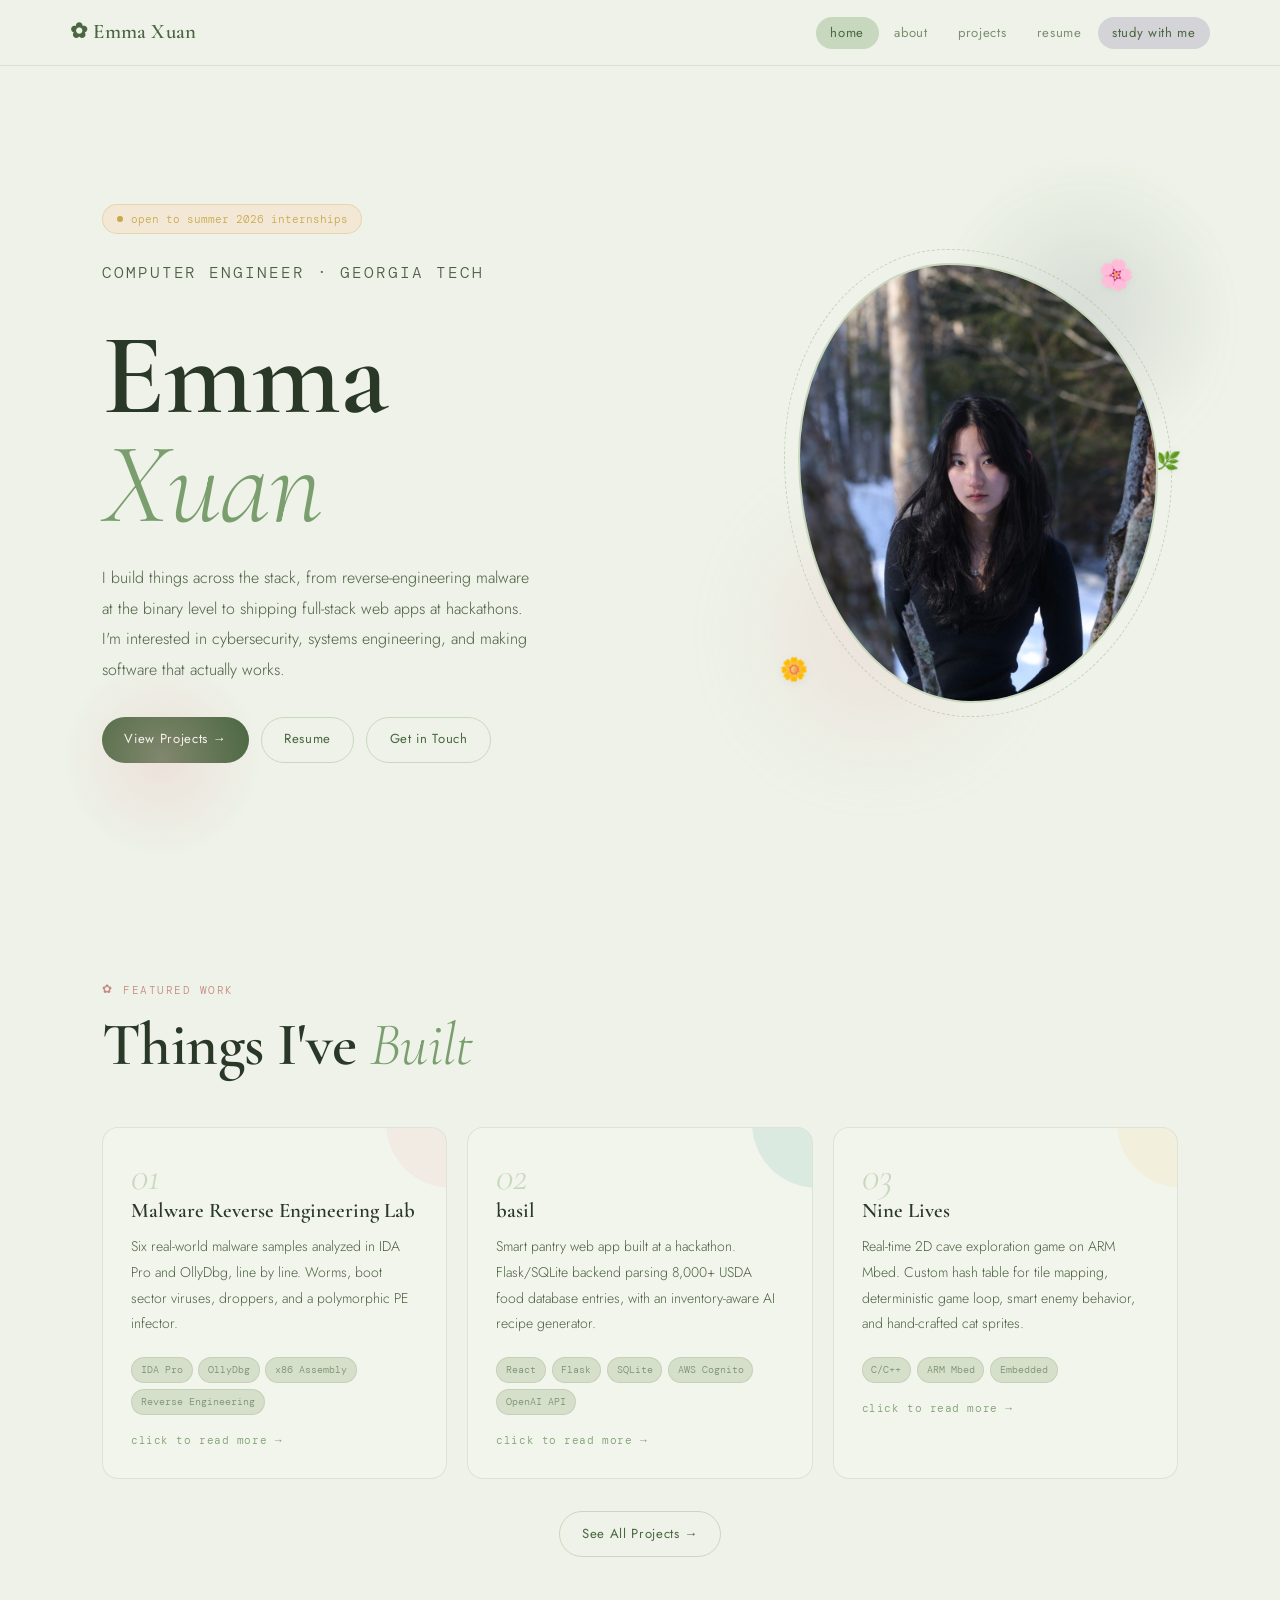
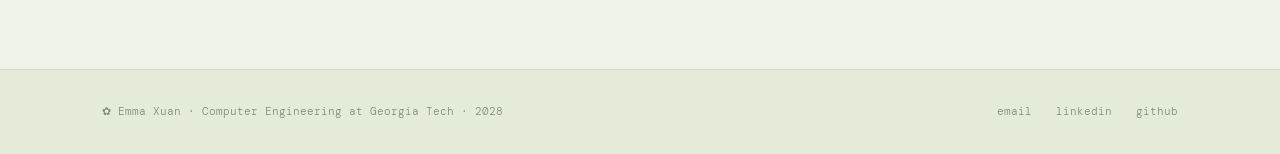
==== commit ef4ee8f9: "Add study with me page to replace goals in navigation. Includes layered ambience, Pomodoro timer, lo" ====
--- a/index.html
+++ b/index.html
@@ -16,8 +16,8 @@
       <li><a href="index.html">home</a></li>
       <li><a href="about.html">about</a></li>
       <li><a href="projects.html">projects</a></li>
-      <li><a href="goals.html">goals</a></li>
       <li><a href="resume.html">resume</a></li>
+      <li><a href="study.html">study with me</a></li>
     </ul>
   </div>
 </nav>
--- a/css/style.css
+++ b/css/style.css
@@ -42,6 +42,9 @@
 .nav-links a{font-family:var(--font-body);font-weight:400;font-size:0.82rem;color:var(--text-muted);text-decoration:none;letter-spacing:0.05em;padding:0.4rem 0.9rem;border-radius:100px;transition:all 0.2s;}
 .nav-links a:hover{color:var(--sage-dark);background:var(--bg-soft);}
 .nav-links a.active{color:var(--sage-dark);background:var(--sage-mist);}
+.nav-links a[href="study.html"]{background:rgba(125,105,158,0.22);color:var(--sage-dark);}
+.nav-links a[href="study.html"]:hover{background:rgba(88,70,118,0.4);color:var(--text);}
+.nav-links a[href="study.html"].active{background:rgba(95,78,128,0.36);color:var(--sage-dark);}
 
 /* LAYOUT */
 .container{max-width:var(--max-w);margin:0 auto;padding:0 2rem;position:relative;z-index:1;}
@@ -175,23 +178,86 @@
 .chip.c-lav{background:rgba(196,187,219,0.2);border-color:rgba(155,143,194,0.3);color:var(--lavender-mid);}
 .chip.c-butter{background:rgba(237,217,154,0.18);border-color:rgba(201,168,76,0.3);color:var(--butter-deep);}
 
-/* GOALS */
-.goals-layout{display:grid;grid-template-columns:1fr 380px;gap:5rem;padding:5rem 0;align-items:start;}
-.goals-sidebar{position:sticky;top:calc(var(--nav-h) + 2rem);}
-.timeline{position:relative;padding-left:2.5rem;margin-top:2rem;}
-.timeline::before{content:'';position:absolute;left:5px;top:14px;bottom:0;width:1.5px;background:linear-gradient(to bottom,var(--blush-deep),var(--sage-mid),var(--lavender-mid),var(--butter-deep));}
-.tl-item{position:relative;margin-bottom:3rem;}
-.tl-dot{position:absolute;left:-2.35rem;top:8px;width:13px;height:13px;border-radius:50%;background:var(--dot-color,var(--blush));border:2px solid var(--bg);box-shadow:0 0 0 3px var(--dot-glow,rgba(232,196,192,0.4));}
-.tl-date{font-family:var(--font-mono);font-size:0.68rem;color:var(--text-muted);text-transform:uppercase;letter-spacing:0.08em;margin-bottom:0.3rem;}
-.tl-title{font-family:var(--font-display);font-weight:600;font-size:1.3rem;color:var(--text);margin-bottom:0.5rem;line-height:1.2;}
-.tl-body{font-size:0.875rem;color:var(--text-mid);line-height:1.85;font-weight:300;}
-.tl-body ul{margin:0.5rem 0 0 1.2rem;}
-.tl-body li{margin-bottom:0.3rem;}
-.goals-sidebar-card{background:var(--bg-card);border:1px solid var(--border);border-radius:var(--r);padding:1.5rem;margin-bottom:1rem;}
-.gsc-title{font-family:var(--font-display);font-weight:600;font-size:1rem;color:var(--text);margin-bottom:0.9rem;}
-.gsc-list{list-style:none;display:flex;flex-direction:column;gap:0.5rem;}
-.gsc-list li{font-size:0.83rem;color:var(--text-mid);display:flex;align-items:flex-start;gap:0.6rem;line-height:1.6;font-weight:300;}
-.gsc-list li::before{content:'✿';color:var(--sage-light);font-size:0.6rem;flex-shrink:0;margin-top:0.35rem;}
+/* STUDY — one viewport: fixed art, layered UI, inner scroll only if needed */
+.sr-only{position:absolute;width:1px;height:1px;padding:0;margin:-1px;overflow:hidden;clip:rect(0,0,0,0);white-space:nowrap;border:0;}
+html.study-html{height:100dvh;overflow:hidden;}
+body.study-page{height:100%;margin:0;display:flex;flex-direction:column;overflow:hidden;background:transparent;}
+.study-backdrop{position:fixed;inset:0;z-index:0;width:100vw;height:100vh;height:100dvh;min-height:100dvh;overflow:hidden;pointer-events:none;}
+.study-backdrop-img{position:absolute;inset:0;width:100%;height:100%;object-fit:cover;object-position:center;display:block;}
+.study-backdrop-shade{position:absolute;inset:0;pointer-events:none;background:linear-gradient(180deg,rgba(18,24,20,0.42) 0%,rgba(18,24,20,0.52) 45%,rgba(18,24,20,0.62) 100%);}
+/* Study UI palette: cool indigo + lavender glass (matches dark pixel-room art) */
+body.study-page nav{position:relative;z-index:200;flex-shrink:0;background:rgba(48,42,68,0.72);backdrop-filter:blur(18px) saturate(1.15);-webkit-backdrop-filter:blur(18px) saturate(1.15);border-bottom:1px solid rgba(196,187,219,0.22);box-shadow:0 1px 0 rgba(255,255,255,0.06) inset;}
+body.study-page .nav-logo{color:rgba(245,242,255,0.95);}
+body.study-page .nav-logo:hover{color:#fff;}
+body.study-page .nav-links a{color:rgba(200,192,228,0.88);border-radius:100px;}
+body.study-page .nav-links a:hover{color:rgba(248,246,255,0.98);background:rgba(255,255,255,0.08);}
+body.study-page .nav-links a.active{color:rgba(248,246,255,0.98);background:rgba(155,143,194,0.35);box-shadow:0 0 0 1px rgba(196,187,219,0.25);}
+body.study-page .nav-links a[href="study.html"]{background:rgba(118,98,152,0.38);color:rgba(248,246,255,0.94);}
+body.study-page .nav-links a[href="study.html"]:hover{background:rgba(82,64,112,0.58);color:#fff;}
+body.study-page .nav-links a[href="study.html"].active{background:rgba(72,56,102,0.62);color:#fff;box-shadow:0 0 0 1px rgba(196,187,219,0.3);}
+.study-wrap{position:relative;z-index:1;flex:1;min-height:0;display:flex;flex-direction:column;overflow-x:hidden;overflow-y:auto;-webkit-overflow-scrolling:touch;overscroll-behavior:contain;padding-top:0.75rem;padding-bottom:1.25rem;}
+.study-page .page-hero{padding:1.5rem 0 1.25rem;margin-bottom:0;border-bottom:none;flex-shrink:0;}
+.study-page .page-title{font-size:clamp(2.2rem,5vw,3.2rem);color:var(--bg-white);text-shadow:0 1px 2px rgba(0,0,0,0.25);}
+.study-page .page-title em{color:rgba(212,198,235,0.95);}
+.study-page .label{color:rgba(220,190,210,0.92);}
+.study-lede{font-size:0.95rem;color:rgba(250,251,247,0.92);font-weight:300;max-width:42rem;line-height:1.85;margin-top:0.75rem;text-shadow:0 1px 3px rgba(0,0,0,0.35);}
+.study-layout{display:grid;grid-template-columns:repeat(2,1fr);gap:1.5rem;padding:1.25rem 0 1.25rem;align-items:stretch;flex:1;min-height:0;}
+.study-card{background:rgba(42,36,58,0.58);border:1px solid rgba(196,187,219,0.22);border-radius:var(--r);padding:1.75rem 1.85rem;backdrop-filter:blur(16px) saturate(1.1);-webkit-backdrop-filter:blur(16px) saturate(1.1);box-shadow:0 8px 32px rgba(12,10,22,0.35),0 1px 0 rgba(255,255,255,0.06) inset;}
+.study-card-title{font-family:var(--font-display);font-weight:600;font-size:1.35rem;color:rgba(248,246,255,0.96);margin-bottom:0.85rem;}
+.study-card-title--sm{font-size:1.15rem;margin-bottom:0.5rem;}
+.study-split{margin-top:1.25rem;padding-top:1rem;border-top:1px solid rgba(196,187,219,0.15);}
+.study-subhead{font-family:var(--font-mono);font-size:0.68rem;text-transform:uppercase;letter-spacing:0.12em;color:rgba(200,192,228,0.88);margin-bottom:0.65rem;}
+.study-todo-list{list-style:none;margin:0;padding:0;display:flex;flex-direction:column;gap:0.5rem;}
+.study-todo-item{margin:0;}
+.study-todo-row{display:flex;align-items:center;gap:0.55rem;}
+.study-todo-cb{flex-shrink:0;width:1.05rem;height:1.05rem;accent-color:rgba(155,143,194,0.9);}
+.study-todo-text{flex:1;min-width:0;font-family:var(--font-body);font-size:0.875rem;font-weight:300;padding:0.4rem 0.55rem;border-radius:8px;border:1px solid rgba(196,187,219,0.2);background:rgba(0,0,0,0.2);color:rgba(248,246,255,0.95);}
+.study-todo-text:focus{outline:none;border-color:rgba(196,187,219,0.45);background:rgba(0,0,0,0.28);}
+.study-todo-done .study-todo-text{text-decoration:line-through;opacity:0.55;}
+.study-todo-del{flex-shrink:0;width:1.85rem;height:1.85rem;padding:0;border:none;border-radius:8px;background:rgba(255,255,255,0.08);color:rgba(230,224,248,0.85);cursor:pointer;font-size:1.1rem;line-height:1;transition:background 0.15s,color 0.15s;}
+.study-todo-del:hover{background:rgba(180,100,100,0.45);color:#fff;}
+.study-todo-add{display:flex;gap:0.55rem;margin-top:0.65rem;align-items:center;}
+.study-todo-input{flex:1;min-width:0;font-size:0.875rem;padding:0.45rem 0.65rem;border-radius:10px;border:1px solid rgba(196,187,219,0.22);background:rgba(0,0,0,0.22);color:rgba(248,246,255,0.95);}
+.study-todo-input::placeholder{color:rgba(180,172,210,0.55);}
+.study-btn-tiny{padding:0.42rem 0.85rem;font-size:0.78rem;}
+.study-notes-head{display:flex;align-items:center;justify-content:space-between;gap:0.65rem;flex-wrap:wrap;margin-bottom:0.5rem;}
+.study-notes-head .study-subhead{margin-bottom:0;}
+.study-notes-area{width:100%;resize:vertical;min-height:7rem;font-family:var(--font-body);font-size:0.875rem;font-weight:300;line-height:1.65;padding:0.65rem 0.75rem;border-radius:10px;border:1px solid rgba(196,187,219,0.22);background:rgba(0,0,0,0.22);color:rgba(248,246,255,0.95);}
+.study-notes-area::placeholder{color:rgba(180,172,210,0.5);}
+.study-notes-area:focus{outline:none;border-color:rgba(196,187,219,0.45);}
+.study-amb-intro{margin:0 0 0.85rem;font-size:0.8rem;line-height:1.55;}
+.study-amb-stack{display:flex;flex-direction:column;gap:1.1rem;}
+.study-amb-layer{padding-bottom:1rem;border-bottom:1px solid rgba(196,187,219,0.12);}
+.study-amb-layer:last-child{border-bottom:none;padding-bottom:0;}
+.study-amb-rowhead{display:flex;align-items:center;justify-content:space-between;gap:1rem;}
+.study-amb-name{font-size:0.88rem;font-weight:400;color:rgba(230,224,248,0.95);letter-spacing:0.03em;}
+.study-amb-playbtn{flex-shrink:0;width:2.45rem;height:2.45rem;padding:0;border-radius:50%;border:1px solid rgba(196,187,219,0.35);background:rgba(255,255,255,0.08);color:rgba(248,246,255,0.95);font-size:0.78rem;line-height:1;cursor:pointer;transition:background 0.15s,border-color 0.15s,transform 0.15s;}
+.study-amb-playbtn:hover{background:rgba(120,100,155,0.45);border-color:rgba(212,198,235,0.5);}
+.study-amb-playbtn[aria-pressed="true"]{background:rgba(105,90,145,0.55);border-color:rgba(196,187,219,0.45);}
+.study-amb-slider{width:100%;margin-top:0.55rem;height:0.4rem;accent-color:rgba(196,187,219,0.9);}
+.study-phase{font-family:var(--font-mono);font-size:0.72rem;color:rgba(212,198,235,0.9);text-transform:uppercase;letter-spacing:0.1em;margin-bottom:0.65rem;}
+.study-timer{font-family:var(--font-mono);font-size:clamp(2.25rem,6vw,3.4rem);font-weight:500;color:rgba(236,232,255,0.98);letter-spacing:0.04em;line-height:1;margin-bottom:1.25rem;transition:color 0.2s;text-shadow:0 1px 12px rgba(0,0,0,0.35);}
+.study-timer-actions{display:flex;flex-wrap:wrap;gap:0.65rem;margin-bottom:0.85rem;}
+.study-timer-actions .btn{padding:0.55rem 1.1rem;font-size:0.82rem;}
+.study-timer-hint{margin:0 0 1rem;font-size:0.8rem;line-height:1.65;opacity:0.95;}
+.study-note{font-size:0.82rem;color:rgba(198,190,222,0.88);line-height:1.65;font-weight:300;}
+.study-code{font-family:var(--font-mono);font-size:0.78em;color:rgba(230,224,248,0.95);background:rgba(0,0,0,0.25);padding:0.1em 0.35em;border-radius:4px;border:1px solid rgba(196,187,219,0.15);}
+.study-wrap .btn-primary{background:rgba(105,95,140,0.92);color:rgba(252,251,255,0.98);border:1px solid rgba(196,187,219,0.28);box-shadow:0 2px 12px rgba(0,0,0,0.25);}
+.study-wrap .btn-primary:hover{background:rgba(125,115,165,0.95);border-color:rgba(220,210,240,0.4);transform:translateY(-1px);box-shadow:0 6px 20px rgba(0,0,0,0.3);}
+.study-wrap .btn-outline{background:rgba(255,255,255,0.06);color:rgba(236,232,255,0.95);border:1px solid rgba(196,187,219,0.35);}
+.study-wrap .btn-outline:hover{background:rgba(255,255,255,0.12);border-color:rgba(220,210,240,0.5);color:#fff;}
+.study-spotify-block{margin:0.85rem 0 0;flex-shrink:0;}
+.study-spotify-block .study-card-title{margin-bottom:0.65rem;}
+.study-spotify-block .study-note{margin:0 0 0.5rem;font-size:0.8rem;line-height:1.55;}
+.study-spotify-frame{max-width:100%;margin-top:0.5rem;}
+.study-spotify-embed{display:block;width:100%;height:152px;min-height:152px;}
+.study-footer{position:relative;z-index:200;flex-shrink:0;margin-top:0;border-top:1px solid rgba(196,187,219,0.18);background:rgba(42,36,58,0.62);backdrop-filter:blur(14px);-webkit-backdrop-filter:blur(14px);padding:0.65rem 0;}
+.study-footer .footer-inner{padding:0 1.25rem;}
+.study-footer .footer-copy,.study-footer .footer-links a{color:rgba(200,192,228,0.88);}
+.study-footer .footer-links a:hover{color:rgba(248,246,255,0.98);}
+@media (prefers-reduced-motion: reduce){
+  .study-timer{transition:none;}
+}
 
 /* RESUME */
 .resume-layout{padding:4rem 0;}
@@ -242,8 +308,7 @@
   .about-layout{grid-template-columns:1fr;gap:2.5rem;}
   .about-sticky{position:static;}
   .about-photo-frame{max-width:240px;margin:0 auto 1.5rem;}
-  .goals-layout{grid-template-columns:1fr;}
-  .goals-sidebar{position:static;}
+  .study-layout{grid-template-columns:1fr;}
   .projects-preview-grid{grid-template-columns:1fr;}
   .projects-full-grid{grid-template-columns:1fr;}
   .modal{max-height:95vh;}
